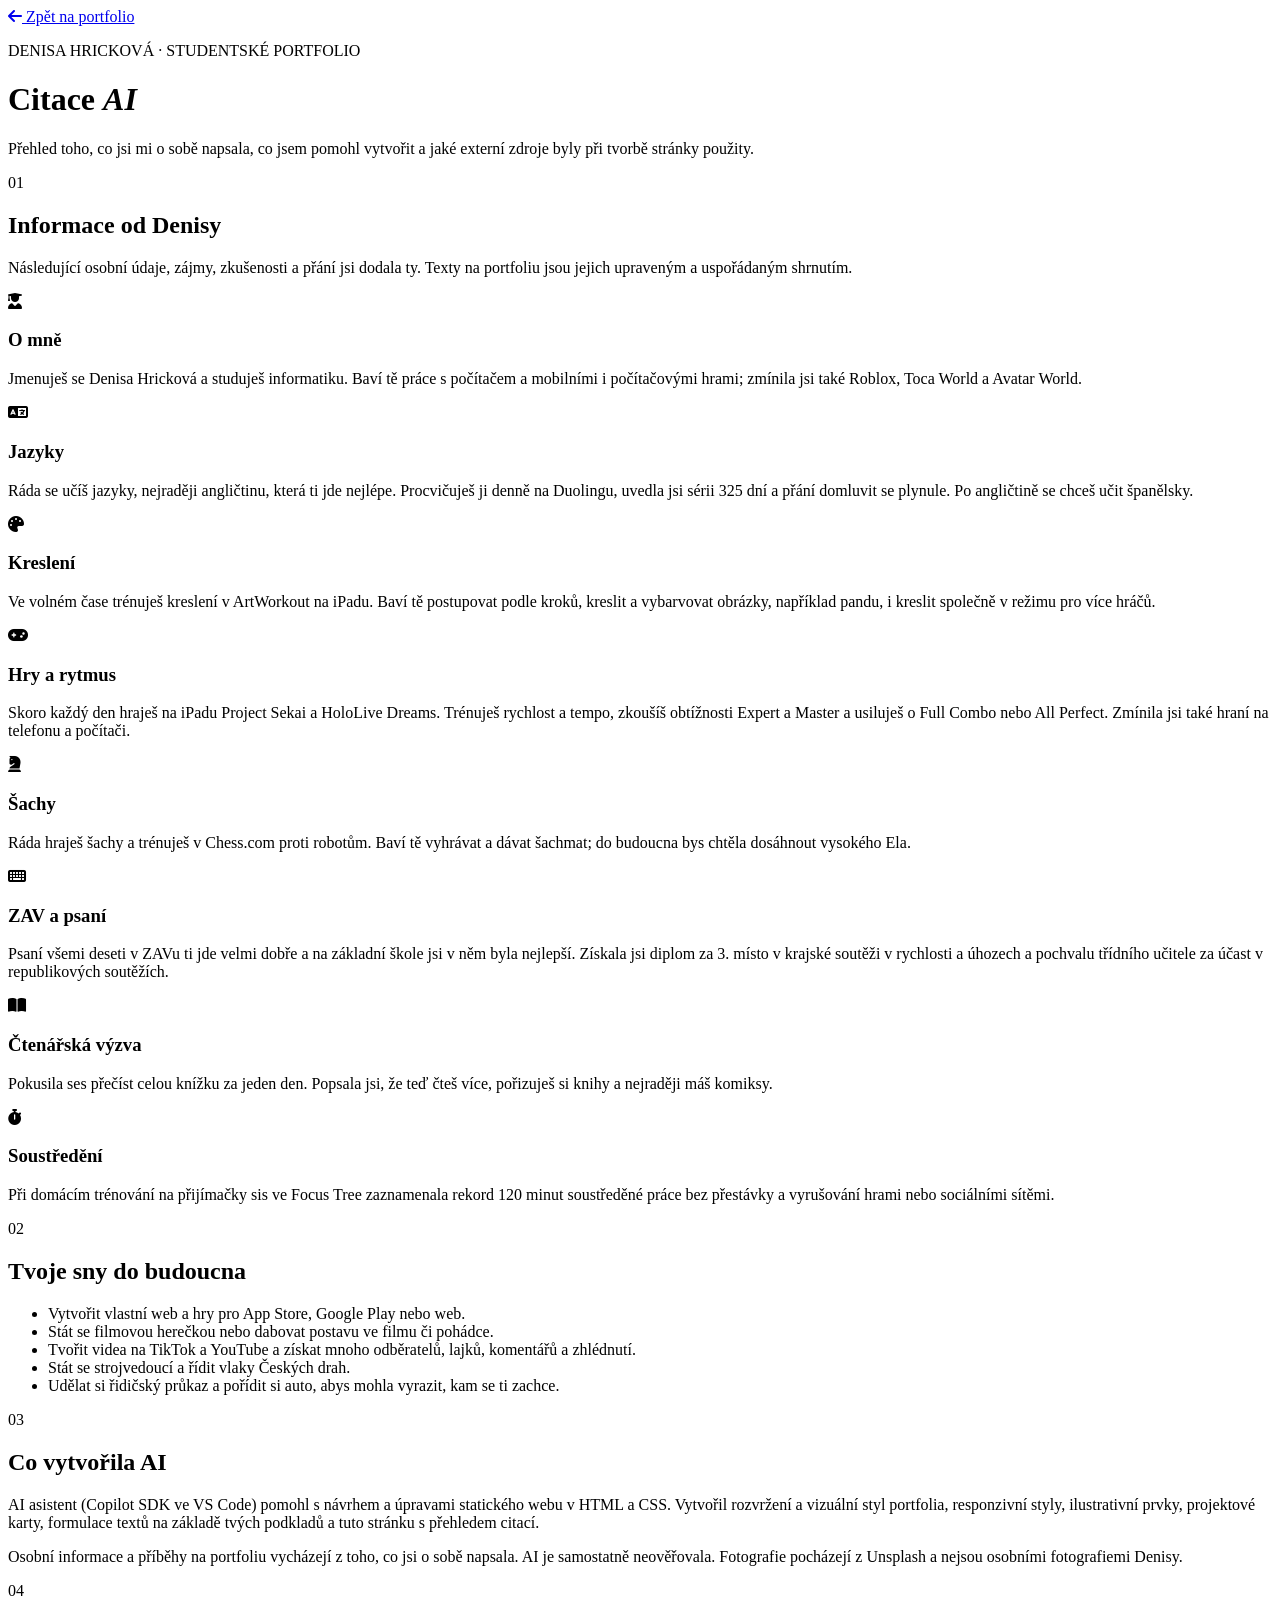
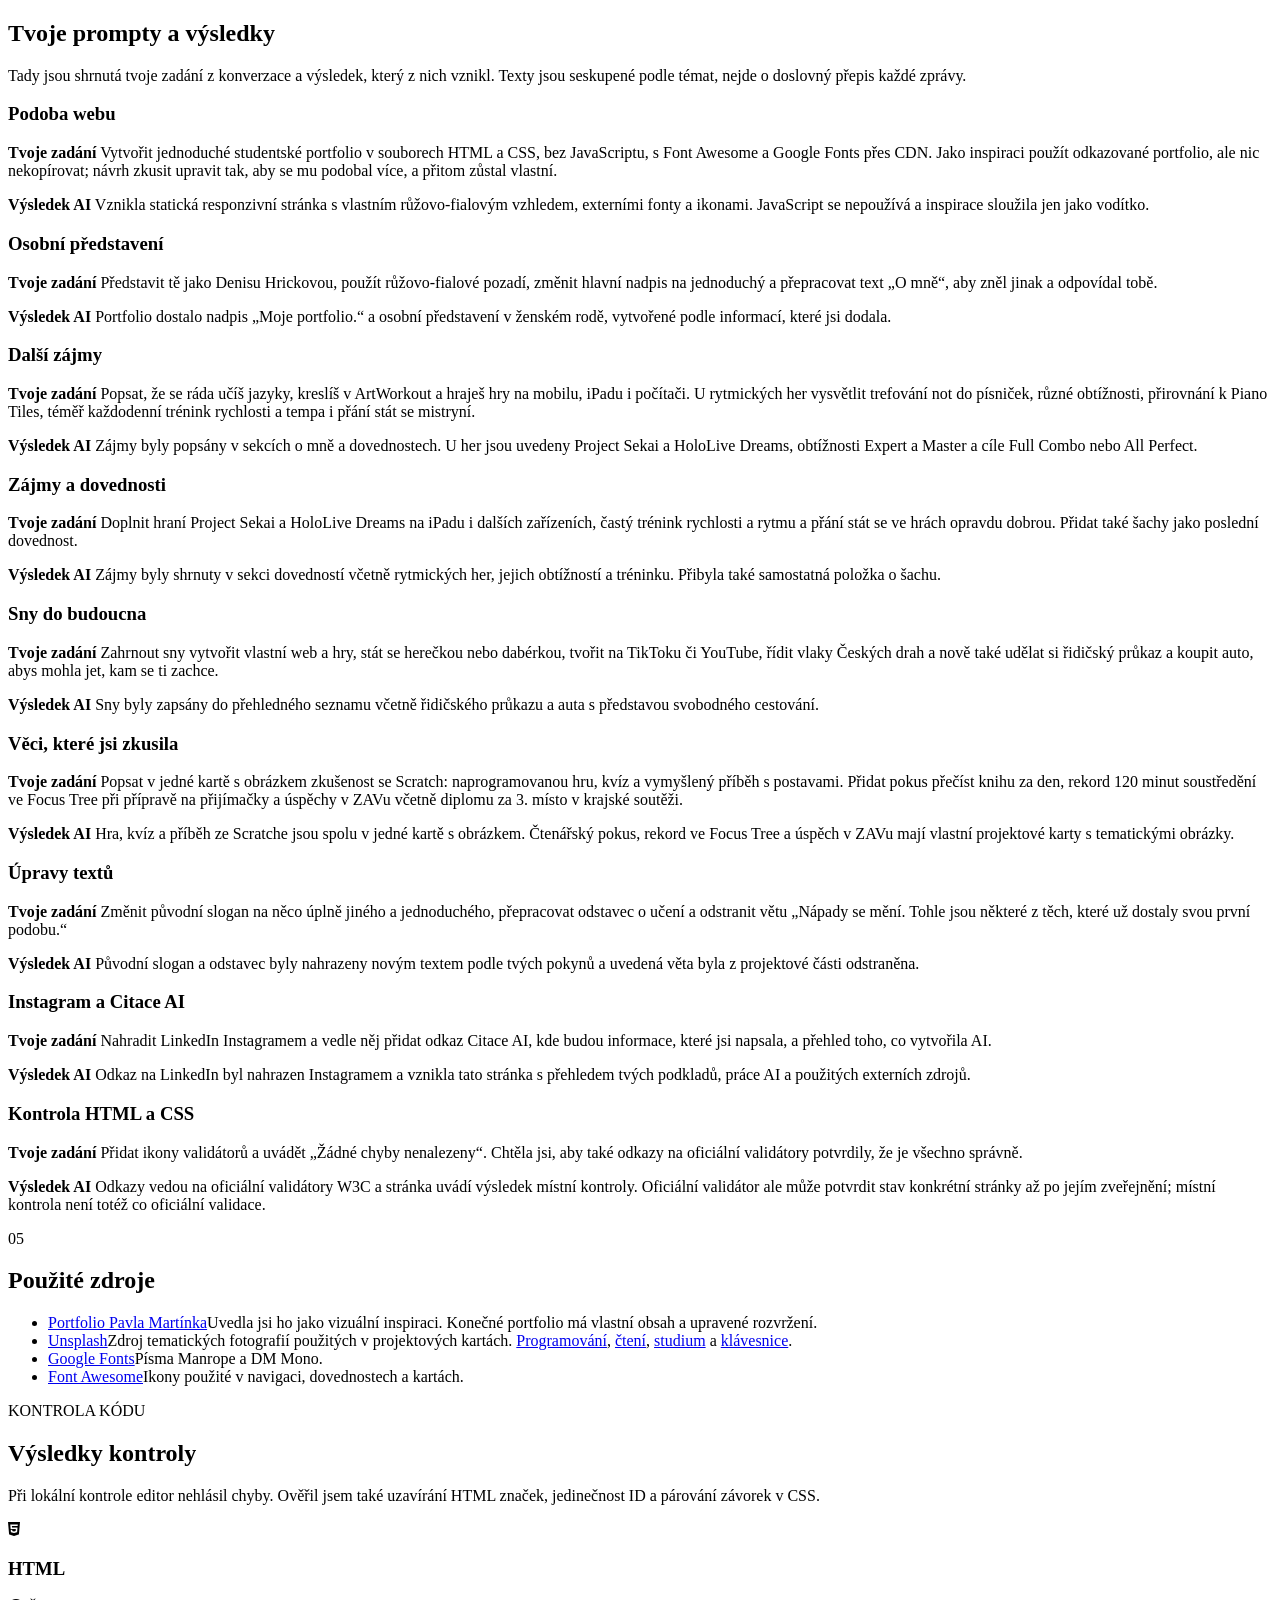
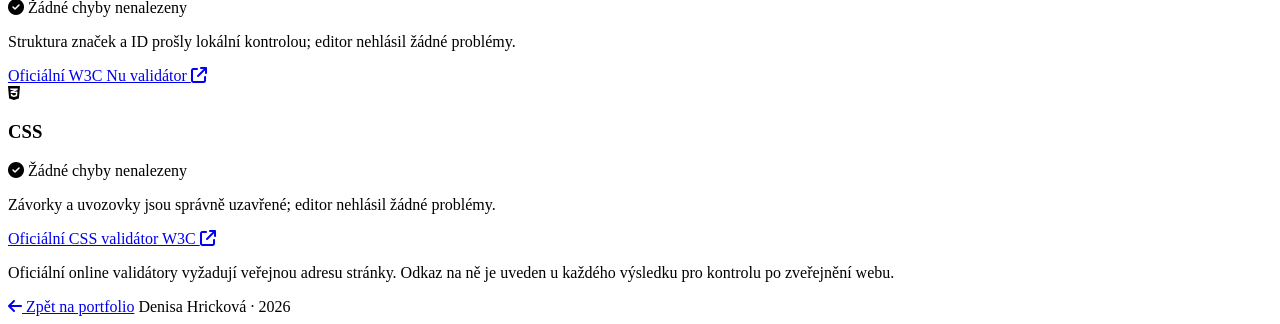
==== citace.html @ fabf738c "Add files via upload" ====
<!DOCTYPE html>
<html lang="cs">
<head>
  <meta charset="UTF-8">
  <meta name="viewport" content="width=device-width, initial-scale=1.0">
  <meta name="description" content="Citace a přehled informací a zdrojů použitých ve studentském portfoliu Denisy Hrickové.">
  <title>Citace AI | Denisa Hricková</title>
  <link rel="preconnect" href="https://fonts.googleapis.com">
  <link rel="preconnect" href="https://fonts.gstatic.com" crossorigin>
  <link href="https://fonts.googleapis.com/css2?family=DM+Mono:wght@400;500&family=Manrope:wght@400;500;600;700;800&display=swap" rel="stylesheet">
  <link rel="stylesheet" href="https://cdnjs.cloudflare.com/ajax/libs/font-awesome/6.7.2/css/all.min.css">
  <link rel="stylesheet" href="citace.css">
</head>
<body>
  <header class="page-header">
    <a class="back-link" href="dalsiportfolio.html"><i class="fa-solid fa-arrow-left" aria-hidden="true"></i> Zpět na portfolio</a>
    <p class="eyebrow">DENISA HRICKOVÁ · STUDENTSKÉ PORTFOLIO</p>
    <h1>Citace <em>AI</em></h1>
    <p class="intro">Přehled toho, co jsi mi o sobě napsala, co jsem pomohl vytvořit a jaké externí zdroje byly při tvorbě stránky použity.</p>
  </header>

  <main class="content">
    <section class="citation-section">
      <div class="section-label"><span>01</span><h2>Informace od Denisy</h2></div>
      <p class="section-intro">Následující osobní údaje, zájmy, zkušenosti a přání jsi dodala ty. Texty na portfoliu jsou jejich upraveným a uspořádaným shrnutím.</p>
      <div class="fact-grid">
        <article class="fact-card">
          <i class="fa-solid fa-user-graduate" aria-hidden="true"></i>
          <h3>O mně</h3>
          <p>Jmenuješ se Denisa Hricková a studuješ informatiku. Baví tě práce s počítačem a mobilními i počítačovými hrami; zmínila jsi také Roblox, Toca World a Avatar World.</p>
        </article>
        <article class="fact-card">
          <i class="fa-solid fa-language" aria-hidden="true"></i>
          <h3>Jazyky</h3>
          <p>Ráda se učíš jazyky, nejraději angličtinu, která ti jde nejlépe. Procvičuješ ji denně na Duolingu, uvedla jsi sérii 325 dní a přání domluvit se plynule. Po angličtině se chceš učit španělsky.</p>
        </article>
        <article class="fact-card">
          <i class="fa-solid fa-palette" aria-hidden="true"></i>
          <h3>Kreslení</h3>
          <p>Ve volném čase trénuješ kreslení v ArtWorkout na iPadu. Baví tě postupovat podle kroků, kreslit a vybarvovat obrázky, například pandu, i kreslit společně v režimu pro více hráčů.</p>
        </article>
        <article class="fact-card">
          <i class="fa-solid fa-gamepad" aria-hidden="true"></i>
          <h3>Hry a rytmus</h3>
          <p>Skoro každý den hraješ na iPadu Project Sekai a HoloLive Dreams. Trénuješ rychlost a tempo, zkoušíš obtížnosti Expert a Master a usiluješ o Full Combo nebo All Perfect. Zmínila jsi také hraní na telefonu a počítači.</p>
        </article>
        <article class="fact-card">
          <i class="fa-solid fa-chess-knight" aria-hidden="true"></i>
          <h3>Šachy</h3>
          <p>Ráda hraješ šachy a trénuješ v Chess.com proti robotům. Baví tě vyhrávat a dávat šachmat; do budoucna bys chtěla dosáhnout vysokého Ela.</p>
        </article>
        <article class="fact-card">
          <i class="fa-solid fa-keyboard" aria-hidden="true"></i>
          <h3>ZAV a psaní</h3>
          <p>Psaní všemi deseti v ZAVu ti jde velmi dobře a na základní škole jsi v něm byla nejlepší. Získala jsi diplom za 3. místo v krajské soutěži v rychlosti a úhozech a pochvalu třídního učitele za účast v republikových soutěžích.</p>
        </article>
        <article class="fact-card">
          <i class="fa-solid fa-book-open" aria-hidden="true"></i>
          <h3>Čtenářská výzva</h3>
          <p>Pokusila ses přečíst celou knížku za jeden den. Popsala jsi, že teď čteš více, pořizuješ si knihy a nejraději máš komiksy.</p>
        </article>
        <article class="fact-card">
          <i class="fa-solid fa-stopwatch" aria-hidden="true"></i>
          <h3>Soustředění</h3>
          <p>Při domácím trénování na přijímačky sis ve Focus Tree zaznamenala rekord 120 minut soustředěné práce bez přestávky a vyrušování hrami nebo sociálními sítěmi.</p>
        </article>
      </div>
    </section>

    <section class="citation-section">
      <div class="section-label"><span>02</span><h2>Tvoje sny do budoucna</h2></div>
      <ul class="dreams">
        <li>Vytvořit vlastní web a hry pro App Store, Google Play nebo web.</li>
        <li>Stát se filmovou herečkou nebo dabovat postavu ve filmu či pohádce.</li>
        <li>Tvořit videa na TikTok a YouTube a získat mnoho odběratelů, lajků, komentářů a zhlédnutí.</li>
        <li>Stát se strojvedoucí a řídit vlaky Českých drah.</li>
        <li>Udělat si řidičský průkaz a pořídit si auto, abys mohla vyrazit, kam se ti zachce.</li>
      </ul>
    </section>

    <section class="citation-section">
      <div class="section-label"><span>03</span><h2>Co vytvořila AI</h2></div>
      <div class="ai-note">
        <p>AI asistent (Copilot SDK ve VS Code) pomohl s návrhem a úpravami statického webu v HTML a CSS. Vytvořil rozvržení a vizuální styl portfolia, responzivní styly, ilustrativní prvky, projektové karty, formulace textů na základě tvých podkladů a tuto stránku s přehledem citací.</p>
        <p>Osobní informace a příběhy na portfoliu vycházejí z toho, co jsi o sobě napsala. AI je samostatně neověřovala. Fotografie pocházejí z Unsplash a nejsou osobními fotografiemi Denisy.</p>
      </div>
    </section>

    <section class="citation-section">
      <div class="section-label"><span>04</span><h2>Tvoje prompty a výsledky</h2></div>
      <p class="section-intro">Tady jsou shrnutá tvoje zadání z konverzace a výsledek, který z nich vznikl. Texty jsou seskupené podle témat, nejde o doslovný přepis každé zprávy.</p>
      <div class="prompt-grid">
        <article class="prompt-card">
          <h3>Podoba webu</h3>
          <p><strong>Tvoje zadání</strong> Vytvořit jednoduché studentské portfolio v souborech HTML a CSS, bez JavaScriptu, s Font Awesome a Google Fonts přes CDN. Jako inspiraci použít odkazované portfolio, ale nic nekopírovat; návrh zkusit upravit tak, aby se mu podobal více, a přitom zůstal vlastní.</p>
          <p><strong>Výsledek AI</strong> Vznikla statická responzivní stránka s vlastním růžovo-fialovým vzhledem, externími fonty a ikonami. JavaScript se nepoužívá a inspirace sloužila jen jako vodítko.</p>
        </article>
        <article class="prompt-card">
          <h3>Osobní představení</h3>
          <p><strong>Tvoje zadání</strong> Představit tě jako Denisu Hrickovou, použít růžovo-fialové pozadí, změnit hlavní nadpis na jednoduchý a přepracovat text „O mně“, aby zněl jinak a odpovídal tobě.</p>
          <p><strong>Výsledek AI</strong> Portfolio dostalo nadpis „Moje portfolio.“ a osobní představení v ženském rodě, vytvořené podle informací, které jsi dodala.</p>
        </article>
        <article class="prompt-card">
          <h3>Další zájmy</h3>
          <p><strong>Tvoje zadání</strong> Popsat, že se ráda učíš jazyky, kreslíš v ArtWorkout a hraješ hry na mobilu, iPadu i počítači. U rytmických her vysvětlit trefování not do písniček, různé obtížnosti, přirovnání k Piano Tiles, téměř každodenní trénink rychlosti a tempa i přání stát se mistryní.</p>
          <p><strong>Výsledek AI</strong> Zájmy byly popsány v sekcích o mně a dovednostech. U her jsou uvedeny Project Sekai a HoloLive Dreams, obtížnosti Expert a Master a cíle Full Combo nebo All Perfect.</p>
        </article>
        <article class="prompt-card">
          <h3>Zájmy a dovednosti</h3>
          <p><strong>Tvoje zadání</strong> Doplnit hraní Project Sekai a HoloLive Dreams na iPadu i dalších zařízeních, častý trénink rychlosti a rytmu a přání stát se ve hrách opravdu dobrou. Přidat také šachy jako poslední dovednost.</p>
          <p><strong>Výsledek AI</strong> Zájmy byly shrnuty v sekci dovedností včetně rytmických her, jejich obtížností a tréninku. Přibyla také samostatná položka o šachu.</p>
        </article>
        <article class="prompt-card">
          <h3>Sny do budoucna</h3>
          <p><strong>Tvoje zadání</strong> Zahrnout sny vytvořit vlastní web a hry, stát se herečkou nebo dabérkou, tvořit na TikToku či YouTube, řídit vlaky Českých drah a nově také udělat si řidičský průkaz a koupit auto, abys mohla jet, kam se ti zachce.</p>
          <p><strong>Výsledek AI</strong> Sny byly zapsány do přehledného seznamu včetně řidičského průkazu a auta s představou svobodného cestování.</p>
        </article>
        <article class="prompt-card">
          <h3>Věci, které jsi zkusila</h3>
          <p><strong>Tvoje zadání</strong> Popsat v jedné kartě s obrázkem zkušenost se Scratch: naprogramovanou hru, kvíz a vymyšlený příběh s postavami. Přidat pokus přečíst knihu za den, rekord 120 minut soustředění ve Focus Tree při přípravě na přijímačky a úspěchy v ZAVu včetně diplomu za 3. místo v krajské soutěži.</p>
          <p><strong>Výsledek AI</strong> Hra, kvíz a příběh ze Scratche jsou spolu v jedné kartě s obrázkem. Čtenářský pokus, rekord ve Focus Tree a úspěch v ZAVu mají vlastní projektové karty s tematickými obrázky.</p>
        </article>
        <article class="prompt-card">
          <h3>Úpravy textů</h3>
          <p><strong>Tvoje zadání</strong> Změnit původní slogan na něco úplně jiného a jednoduchého, přepracovat odstavec o učení a odstranit větu „Nápady se mění. Tohle jsou některé z těch, které už dostaly svou první podobu.“</p>
          <p><strong>Výsledek AI</strong> Původní slogan a odstavec byly nahrazeny novým textem podle tvých pokynů a uvedená věta byla z projektové části odstraněna.</p>
        </article>
        <article class="prompt-card">
          <h3>Instagram a Citace AI</h3>
          <p><strong>Tvoje zadání</strong> Nahradit LinkedIn Instagramem a vedle něj přidat odkaz Citace AI, kde budou informace, které jsi napsala, a přehled toho, co vytvořila AI.</p>
          <p><strong>Výsledek AI</strong> Odkaz na LinkedIn byl nahrazen Instagramem a vznikla tato stránka s přehledem tvých podkladů, práce AI a použitých externích zdrojů.</p>
        </article>
        <article class="prompt-card">
          <h3>Kontrola HTML a CSS</h3>
          <p><strong>Tvoje zadání</strong> Přidat ikony validátorů a uvádět „Žádné chyby nenalezeny“. Chtěla jsi, aby také odkazy na oficiální validátory potvrdily, že je všechno správně.</p>
          <p><strong>Výsledek AI</strong> Odkazy vedou na oficiální validátory W3C a stránka uvádí výsledek místní kontroly. Oficiální validátor ale může potvrdit stav konkrétní stránky až po jejím zveřejnění; místní kontrola není totéž co oficiální validace.</p>
        </article>
      </div>
    </section>

    <section class="citation-section">
      <div class="section-label"><span>05</span><h2>Použité zdroje</h2></div>
      <ul class="source-list">
        <li><a href="https://martinekpavel.github.io/portfolio-example/" target="_blank" rel="noopener noreferrer">Portfolio Pavla Martínka</a><span>Uvedla jsi ho jako vizuální inspiraci. Konečné portfolio má vlastní obsah a upravené rozvržení.</span></li>
        <li><a href="https://unsplash.com/" target="_blank" rel="noopener noreferrer">Unsplash</a><span>Zdroj tematických fotografií použitých v projektových kartách. <a href="https://images.unsplash.com/photo-1461749280684-dccba630e2f6" target="_blank" rel="noopener noreferrer">Programování</a>, <a href="https://images.unsplash.com/photo-1512820790803-83ca734da794" target="_blank" rel="noopener noreferrer">čtení</a>, <a href="https://images.unsplash.com/photo-1434030216411-0b793f4b4173" target="_blank" rel="noopener noreferrer">studium</a> a <a href="https://images.unsplash.com/photo-1587829741301-dc798b83add3" target="_blank" rel="noopener noreferrer">klávesnice</a>.</span></li>
        <li><a href="https://fonts.google.com/" target="_blank" rel="noopener noreferrer">Google Fonts</a><span>Písma Manrope a DM Mono.</span></li>
        <li><a href="https://fontawesome.com/" target="_blank" rel="noopener noreferrer">Font Awesome</a><span>Ikony použité v navigaci, dovednostech a kartách.</span></li>
      </ul>
    </section>

    <section class="validation" aria-labelledby="validation-title">
      <p class="eyebrow">KONTROLA KÓDU</p>
      <h2 id="validation-title">Výsledky kontroly</h2>
      <p class="validation-intro">Při lokální kontrole editor nehlásil chyby. Ověřil jsem také uzavírání HTML značek, jedinečnost ID a párování závorek v CSS.</p>
      <div class="validation-results">
        <article class="validation-result" id="html-kontrola">
          <div class="result-heading"><i class="fa-brands fa-html5" aria-hidden="true"></i><h3>HTML</h3><span class="result-status"><i class="fa-solid fa-circle-check" aria-hidden="true"></i> Žádné chyby nenalezeny</span></div>
          <p>Struktura značek a ID prošly lokální kontrolou; editor nehlásil žádné problémy.</p>
          <a href="https://validator.w3.org/nu/" target="_blank" rel="noopener noreferrer">Oficiální W3C Nu validátor <i class="fa-solid fa-arrow-up-right-from-square" aria-hidden="true"></i></a>
        </article>
        <article class="validation-result" id="css-kontrola">
          <div class="result-heading"><i class="fa-brands fa-css3-alt" aria-hidden="true"></i><h3>CSS</h3><span class="result-status"><i class="fa-solid fa-circle-check" aria-hidden="true"></i> Žádné chyby nenalezeny</span></div>
          <p>Závorky a uvozovky jsou správně uzavřené; editor nehlásil žádné problémy.</p>
          <a href="https://jigsaw.w3.org/css-validator/" target="_blank" rel="noopener noreferrer">Oficiální CSS validátor W3C <i class="fa-solid fa-arrow-up-right-from-square" aria-hidden="true"></i></a>
        </article>
      </div>
      <p class="validation-note">Oficiální online validátory vyžadují veřejnou adresu stránky. Odkaz na ně je uveden u každého výsledku pro kontrolu po zveřejnění webu.</p>
    </section>
  </main>

  <footer class="footer">
    <a href="dalsiportfolio.html"><i class="fa-solid fa-arrow-left" aria-hidden="true"></i> Zpět na portfolio</a>
    <span>Denisa Hricková · 2026</span>
  </footer>
</body>
</html>
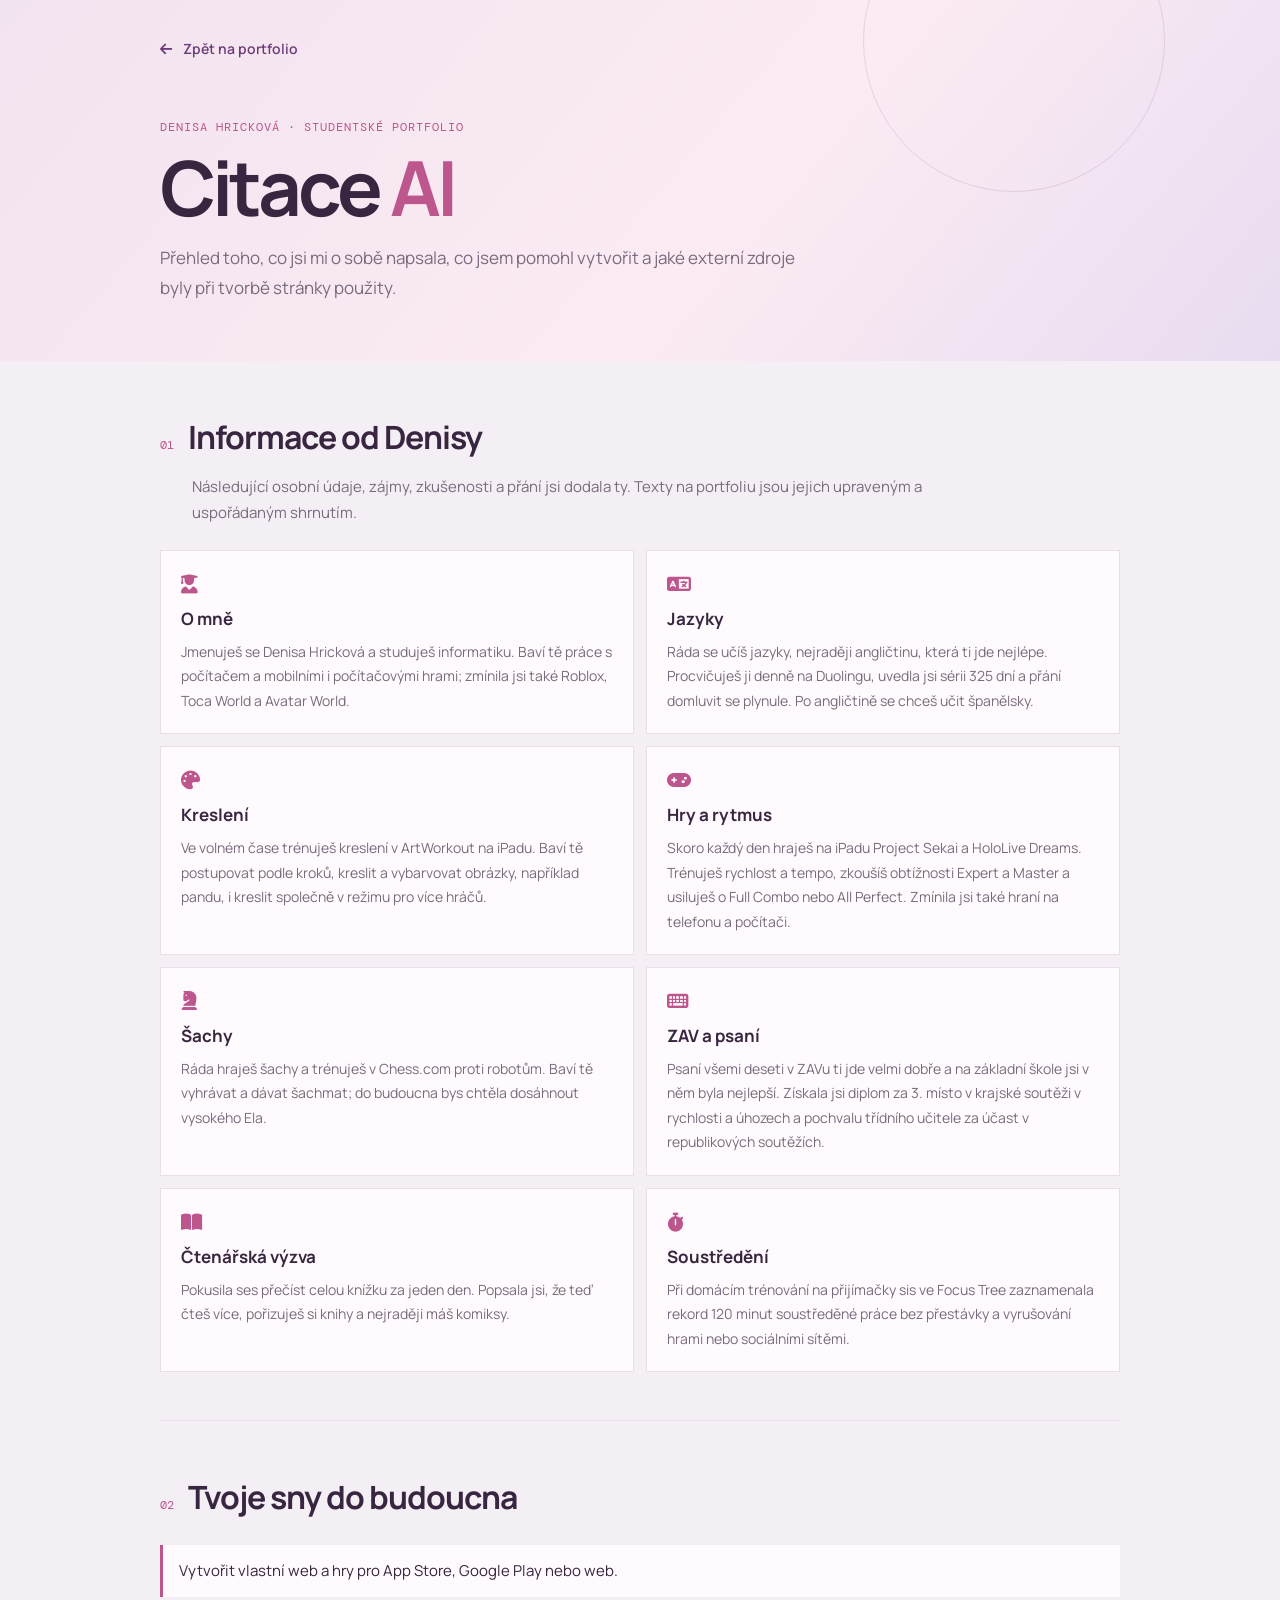
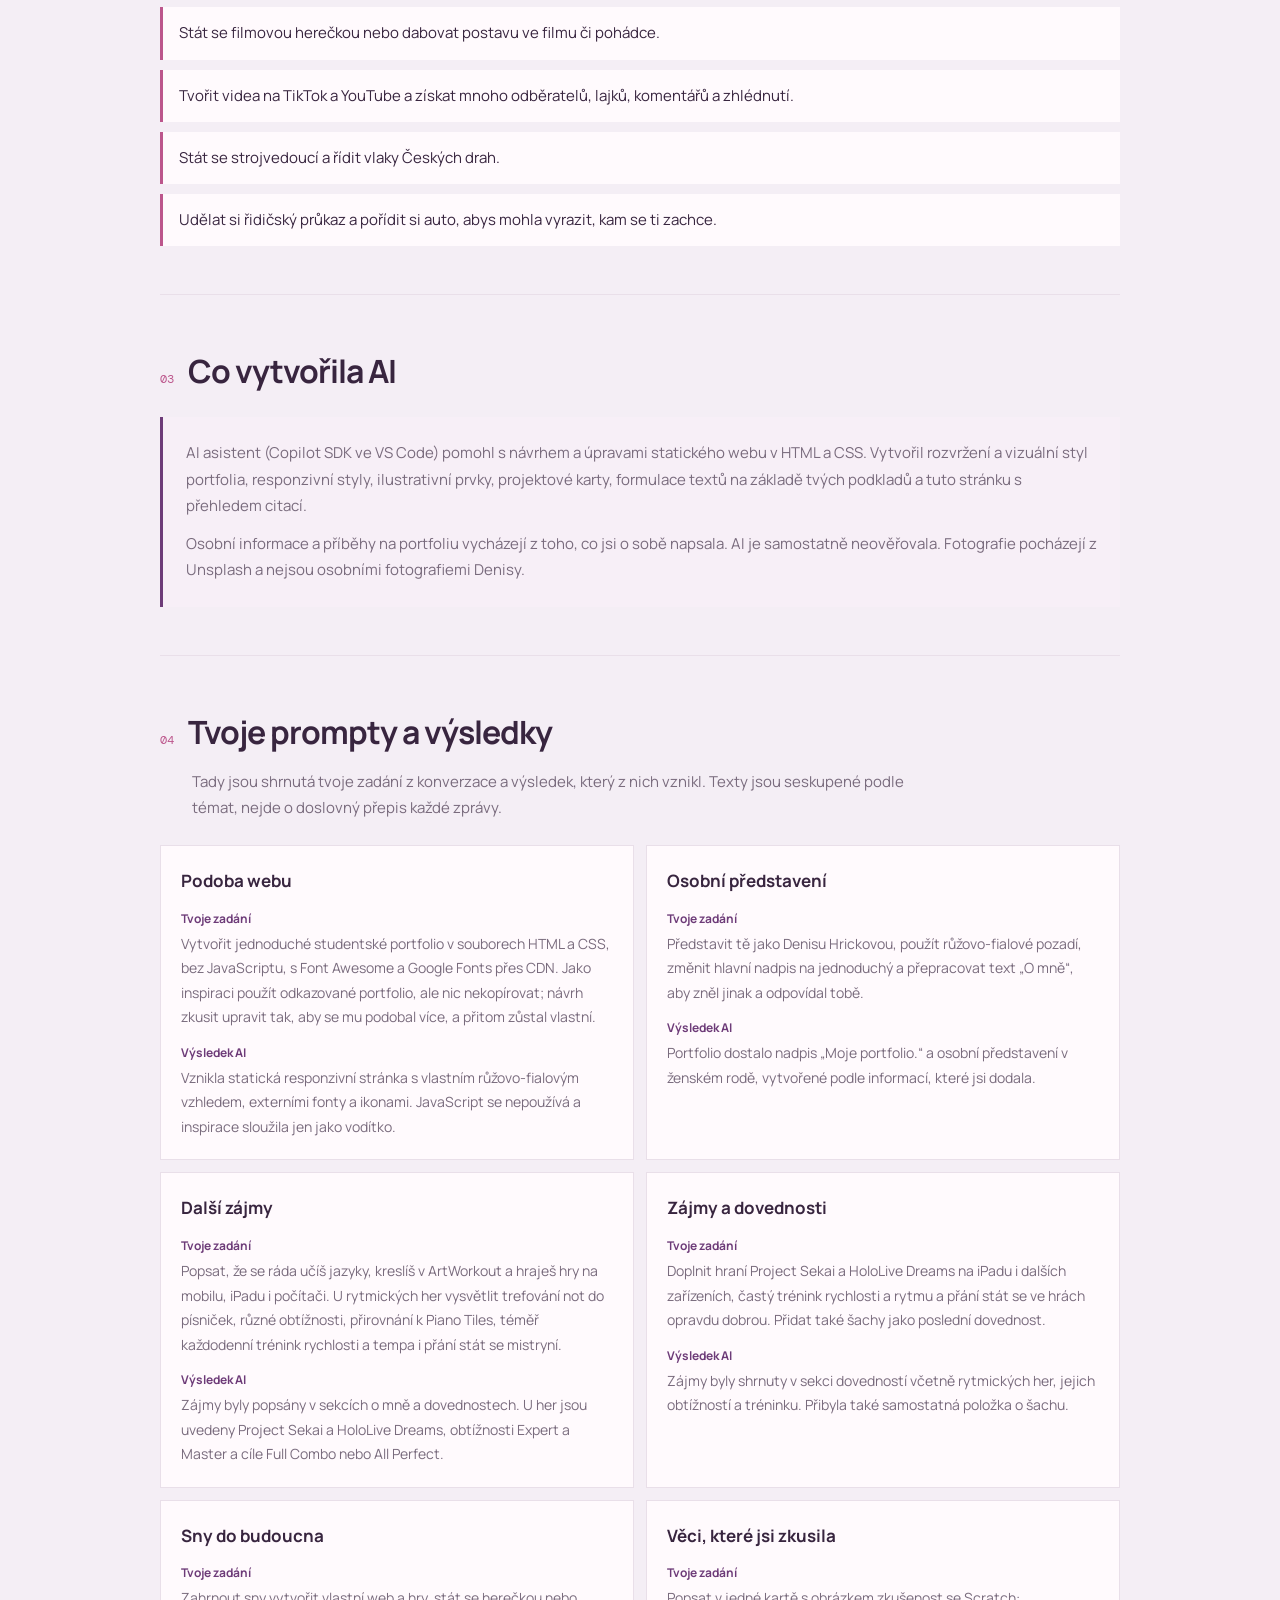
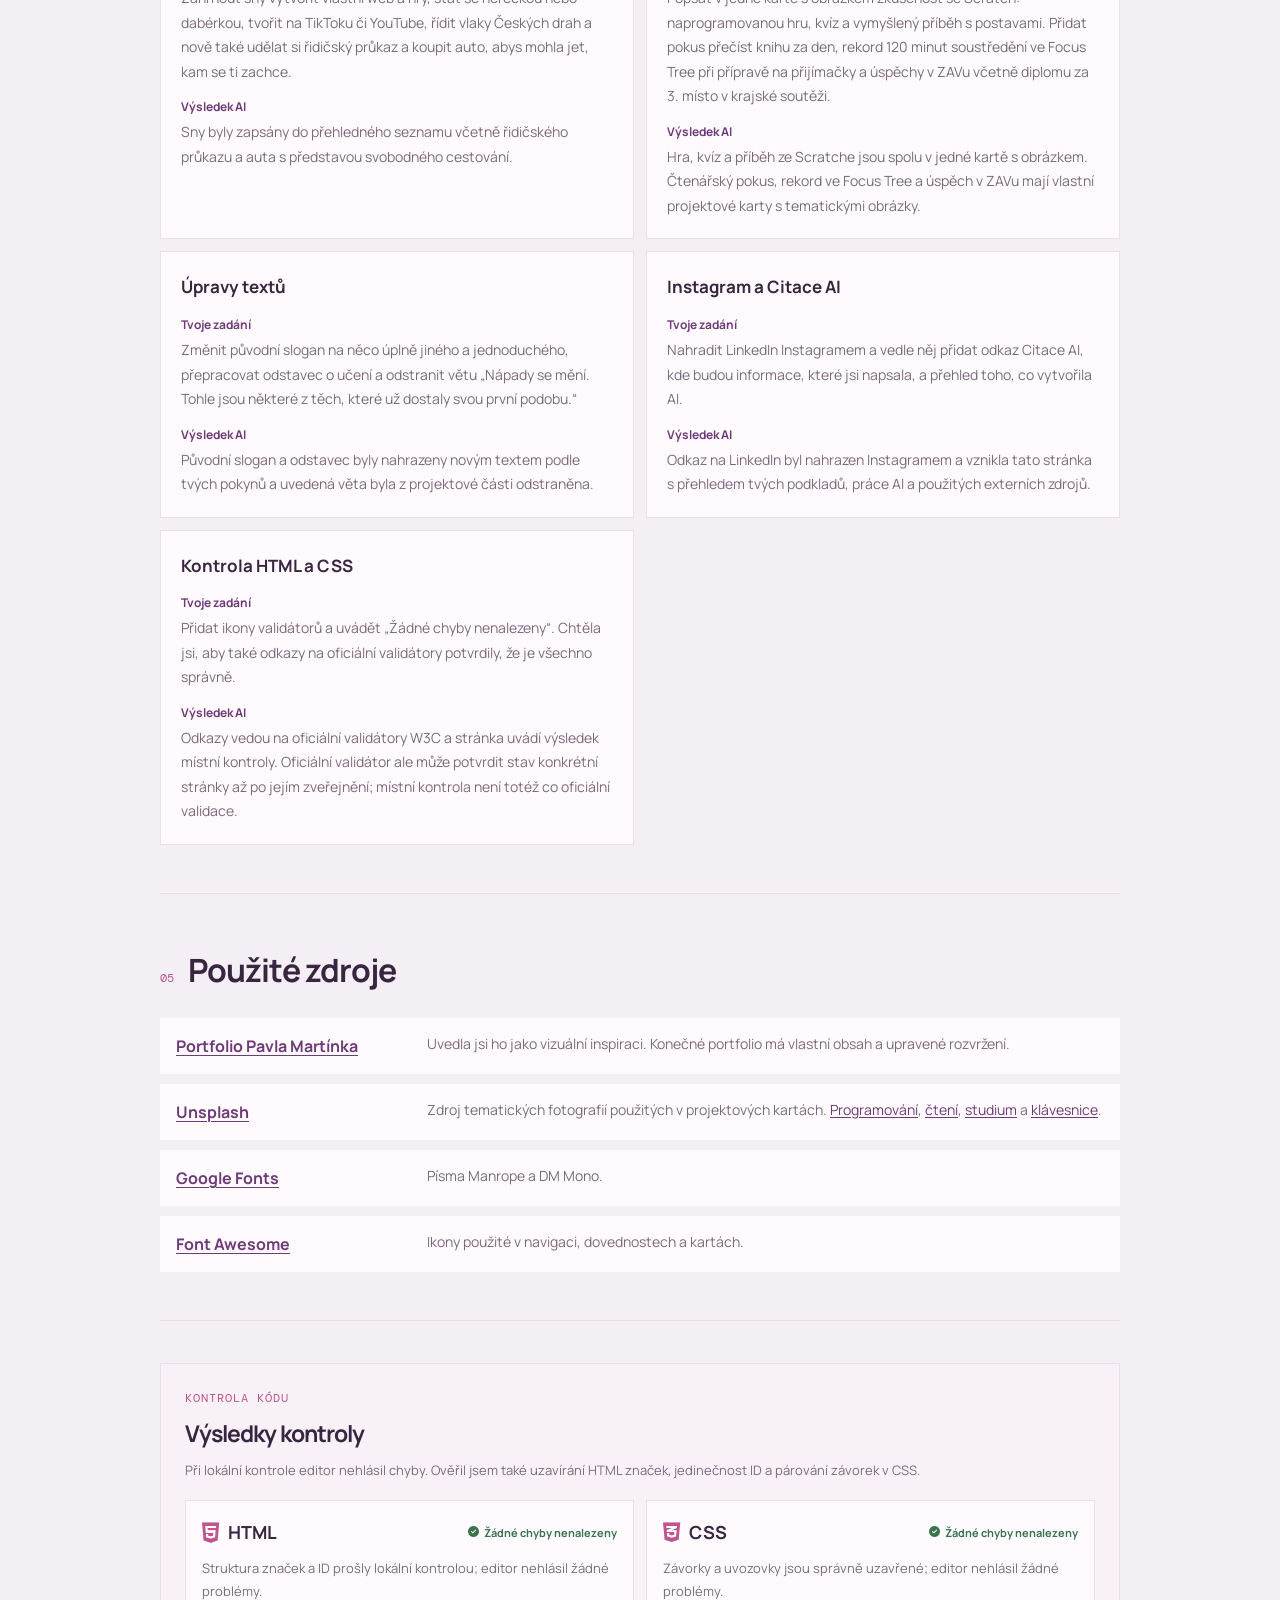
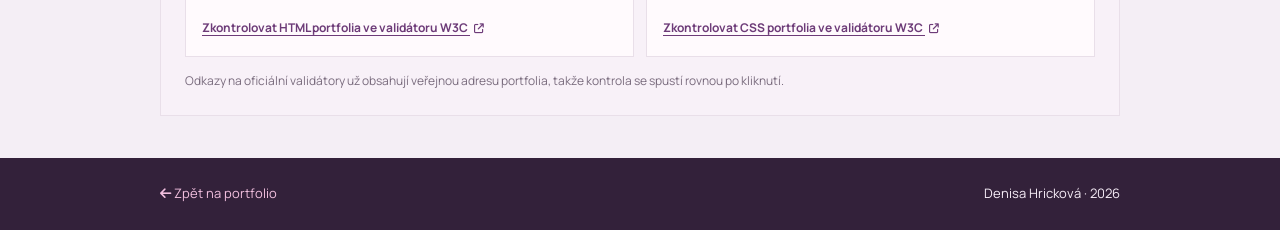
==== commit 4be8e496: "Fix portfolio validator links Co-authored-by: Copilot <223556219+Copilot@users.noreply.github.com>" ====
--- a/citace.html
+++ b/citace.html
@@ -156,15 +156,15 @@
         <article class="validation-result" id="html-kontrola">
           <div class="result-heading"><i class="fa-brands fa-html5" aria-hidden="true"></i><h3>HTML</h3><span class="result-status"><i class="fa-solid fa-circle-check" aria-hidden="true"></i> Žádné chyby nenalezeny</span></div>
           <p>Struktura značek a ID prošly lokální kontrolou; editor nehlásil žádné problémy.</p>
-          <a href="https://validator.w3.org/nu/" target="_blank" rel="noopener noreferrer">Oficiální W3C Nu validátor <i class="fa-solid fa-arrow-up-right-from-square" aria-hidden="true"></i></a>
+          <a href="https://validator.w3.org/nu/?doc=https%3A%2F%2Fdhrickova.github.io%2Fdalsiportfolio.html" target="_blank" rel="noopener noreferrer">Zkontrolovat HTML portfolia ve validátoru W3C <i class="fa-solid fa-arrow-up-right-from-square" aria-hidden="true"></i></a>
         </article>
         <article class="validation-result" id="css-kontrola">
           <div class="result-heading"><i class="fa-brands fa-css3-alt" aria-hidden="true"></i><h3>CSS</h3><span class="result-status"><i class="fa-solid fa-circle-check" aria-hidden="true"></i> Žádné chyby nenalezeny</span></div>
           <p>Závorky a uvozovky jsou správně uzavřené; editor nehlásil žádné problémy.</p>
-          <a href="https://jigsaw.w3.org/css-validator/" target="_blank" rel="noopener noreferrer">Oficiální CSS validátor W3C <i class="fa-solid fa-arrow-up-right-from-square" aria-hidden="true"></i></a>
+          <a href="https://jigsaw.w3.org/css-validator/validator?uri=https%3A%2F%2Fdhrickova.github.io%2Fdalsiportfolio.css&amp;profile=css3&amp;usermedium=all&amp;warning=1&amp;vextwarning=&amp;lang=cs" target="_blank" rel="noopener noreferrer">Zkontrolovat CSS portfolia ve validátoru W3C <i class="fa-solid fa-arrow-up-right-from-square" aria-hidden="true"></i></a>
         </article>
       </div>
-      <p class="validation-note">Oficiální online validátory vyžadují veřejnou adresu stránky. Odkaz na ně je uveden u každého výsledku pro kontrolu po zveřejnění webu.</p>
+      <p class="validation-note">Odkazy na oficiální validátory už obsahují veřejnou adresu portfolia, takže kontrola se spustí rovnou po kliknutí.</p>
     </section>
   </main>
 
--- a/citace.css
+++ b/citace.css
@@ -0,0 +1,427 @@
+:root {
+  color-scheme: light;
+  --ink: #38253f;
+  --muted: #796b7d;
+  --plum: #6d3b78;
+  --pink: #bc568c;
+  --paper: #fffafd;
+  --soft: #f7eff7;
+  --line: #e9dfe9;
+  --mono: "DM Mono", monospace;
+  --display: "Manrope", sans-serif;
+}
+
+* {
+  box-sizing: border-box;
+}
+
+html {
+  scroll-behavior: smooth;
+  scroll-padding-top: 24px;
+}
+
+body {
+  margin: 0;
+  background: #f4eef5;
+  color: var(--ink);
+  font-family: var(--display);
+  font-size: 16px;
+  line-height: 1.75;
+  -webkit-font-smoothing: antialiased;
+}
+
+a {
+  color: var(--plum);
+}
+
+.page-header {
+  position: relative;
+  overflow: hidden;
+  padding: 34px max(26px, calc((100% - 960px) / 2)) 58px;
+  background: linear-gradient(130deg, #f2e3f0, #fcebf3 58%, #e8dcf1);
+}
+
+.page-header::after {
+  position: absolute;
+  top: -110px;
+  right: 9%;
+  width: 300px;
+  height: 300px;
+  border: 1px solid rgba(109, 59, 120, 0.15);
+  border-radius: 50%;
+  content: "";
+  pointer-events: none;
+}
+
+.back-link {
+  position: relative;
+  z-index: 1;
+  display: inline-block;
+  margin-bottom: 55px;
+  font-size: 14px;
+  font-weight: 600;
+  text-decoration: none;
+}
+
+.back-link i {
+  margin-right: 8px;
+}
+
+.eyebrow {
+  position: relative;
+  z-index: 1;
+  margin: 0 0 8px;
+  color: var(--pink);
+  font-family: var(--mono);
+  font-size: 12px;
+  letter-spacing: 1px;
+}
+
+.page-header h1 {
+  position: relative;
+  z-index: 1;
+  margin: 0;
+  font-size: clamp(48px, 8vw, 76px);
+  letter-spacing: -4px;
+  line-height: 1.1;
+}
+
+.page-header h1 em {
+  color: var(--pink);
+  font-style: normal;
+}
+
+.intro {
+  position: relative;
+  z-index: 1;
+  max-width: 650px;
+  margin: 14px 0 0;
+  color: var(--muted);
+  font-size: 17px;
+}
+
+.content {
+  width: min(960px, calc(100% - 48px));
+  margin: 0 auto;
+}
+
+.citation-section {
+  padding: 48px 0;
+  border-bottom: 1px solid var(--line);
+}
+
+.section-label {
+  display: flex;
+  align-items: baseline;
+  gap: 14px;
+  margin-bottom: 9px;
+}
+
+.section-label > span {
+  color: var(--pink);
+  font-family: var(--mono);
+  font-size: 12px;
+}
+
+.section-label h2,
+.validation h2 {
+  margin: 0;
+  font-size: clamp(25px, 4vw, 32px);
+  letter-spacing: -1px;
+}
+
+.section-intro {
+  max-width: 740px;
+  margin: 0 0 24px 32px;
+  color: var(--muted);
+  font-size: 15px;
+}
+
+.fact-grid {
+  display: grid;
+  grid-template-columns: repeat(2, minmax(0, 1fr));
+  gap: 12px;
+  margin-top: 24px;
+}
+
+.fact-card {
+  padding: 20px;
+  border: 1px solid var(--line);
+  background: var(--paper);
+}
+
+.fact-card > i {
+  margin-bottom: 10px;
+  color: var(--pink);
+  font-size: 19px;
+}
+
+.fact-card h3 {
+  margin: 0 0 6px;
+  font-size: 17px;
+}
+
+.fact-card p {
+  margin: 0;
+  color: var(--muted);
+  font-size: 14px;
+}
+
+.prompt-grid {
+  display: grid;
+  grid-template-columns: repeat(2, minmax(0, 1fr));
+  gap: 12px;
+  margin-top: 24px;
+}
+
+.prompt-card {
+  padding: 20px;
+  border: 1px solid var(--line);
+  background: var(--paper);
+}
+
+.prompt-card h3 {
+  margin: 0 0 12px;
+  font-size: 17px;
+}
+
+.prompt-card p {
+  margin: 0;
+  color: var(--muted);
+  font-size: 14px;
+}
+
+.prompt-card p + p {
+  margin-top: 12px;
+}
+
+.prompt-card strong {
+  display: block;
+  margin-bottom: 3px;
+  color: var(--plum);
+  font-size: 12px;
+}
+
+.dreams,
+.source-list {
+  display: grid;
+  gap: 10px;
+  margin: 20px 0 0;
+  padding: 0;
+  list-style: none;
+}
+
+.dreams li {
+  padding: 13px 16px;
+  border-left: 3px solid var(--pink);
+  background: var(--paper);
+  font-size: 15px;
+}
+
+.ai-note {
+  margin-top: 18px;
+  padding: 23px;
+  border-left: 3px solid var(--plum);
+  background: var(--soft);
+  color: var(--muted);
+  font-size: 15px;
+}
+
+.ai-note p {
+  margin: 0;
+}
+
+.ai-note p + p {
+  margin-top: 12px;
+}
+
+.source-list li {
+  display: grid;
+  grid-template-columns: minmax(170px, 0.35fr) 1fr;
+  gap: 14px;
+  padding: 14px 16px;
+  background: var(--paper);
+}
+
+.source-list > li > a {
+  font-weight: 700;
+  text-decoration-thickness: 1px;
+  text-underline-offset: 3px;
+}
+
+.source-list li span {
+  color: var(--muted);
+  font-size: 14px;
+}
+
+.source-list li span a {
+  text-underline-offset: 2px;
+}
+
+.validation {
+  margin: 42px 0;
+  padding: 24px;
+  border: 1px solid var(--line);
+  background: #f8f1f8;
+  scroll-margin-top: 24px;
+}
+
+.validation .eyebrow {
+  margin-bottom: 4px;
+}
+
+.validation h2 {
+  font-size: 23px;
+}
+
+.validation-intro,
+.validation-note {
+  margin: 6px 0 0;
+  color: var(--muted);
+  font-size: 13px;
+}
+
+.validation-results {
+  display: grid;
+  grid-template-columns: repeat(2, minmax(0, 1fr));
+  gap: 12px;
+  margin-top: 18px;
+}
+
+.validation-result {
+  padding: 16px;
+  border: 1px solid var(--line);
+  background: var(--paper);
+}
+
+.result-heading {
+  display: flex;
+  flex-wrap: wrap;
+  align-items: center;
+  gap: 9px;
+}
+
+.result-heading > i {
+  color: var(--pink);
+  font-size: 23px;
+}
+
+.result-heading h3 {
+  margin: 0;
+  font-size: 18px;
+}
+
+.result-status {
+  display: inline-flex;
+  align-items: center;
+  gap: 5px;
+  margin-left: auto;
+  color: #39744e;
+  font-size: 11px;
+  font-weight: 700;
+}
+
+.validation-result p {
+  margin: 9px 0;
+  color: var(--muted);
+  font-size: 13px;
+}
+
+.validation-result > a {
+  font-size: 12px;
+  font-weight: 700;
+  text-underline-offset: 3px;
+}
+
+.validation-result > a i {
+  margin-left: 4px;
+  font-size: 10px;
+}
+
+.validation-note {
+  margin-top: 13px;
+  font-size: 12px;
+}
+
+.footer {
+  display: flex;
+  min-height: 72px;
+  align-items: center;
+  justify-content: space-between;
+  gap: 15px;
+  padding: 15px max(24px, calc((100% - 960px) / 2));
+  background: #33213a;
+  color: #f7eef8;
+  font-size: 13px;
+}
+
+.footer a {
+  color: #f2c0df;
+  text-decoration: none;
+}
+
+.footer a:hover {
+  color: white;
+}
+
+@media (max-width: 680px) {
+  .page-header {
+    padding: 25px 24px 42px;
+  }
+
+  .back-link {
+    margin-bottom: 40px;
+  }
+
+  .content {
+    width: min(100% - 36px, 520px);
+  }
+
+  .citation-section {
+    padding: 35px 0;
+  }
+
+  .fact-grid {
+    grid-template-columns: 1fr;
+  }
+
+  .prompt-grid {
+    grid-template-columns: 1fr;
+  }
+
+  .section-intro {
+    margin-left: 0;
+  }
+
+  .source-list li {
+    grid-template-columns: 1fr;
+    gap: 3px;
+  }
+
+  .validation {
+    margin: 28px 0;
+    padding: 18px;
+  }
+
+  .validation-results {
+    grid-template-columns: 1fr;
+  }
+
+  .footer {
+    align-items: flex-start;
+    flex-direction: column;
+    padding: 18px 24px;
+  }
+}
+
+@media (prefers-reduced-motion: reduce) {
+  html {
+    scroll-behavior: auto;
+  }
+
+  *,
+  *::before,
+  *::after {
+    transition-duration: 0.01ms !important;
+  }
+}
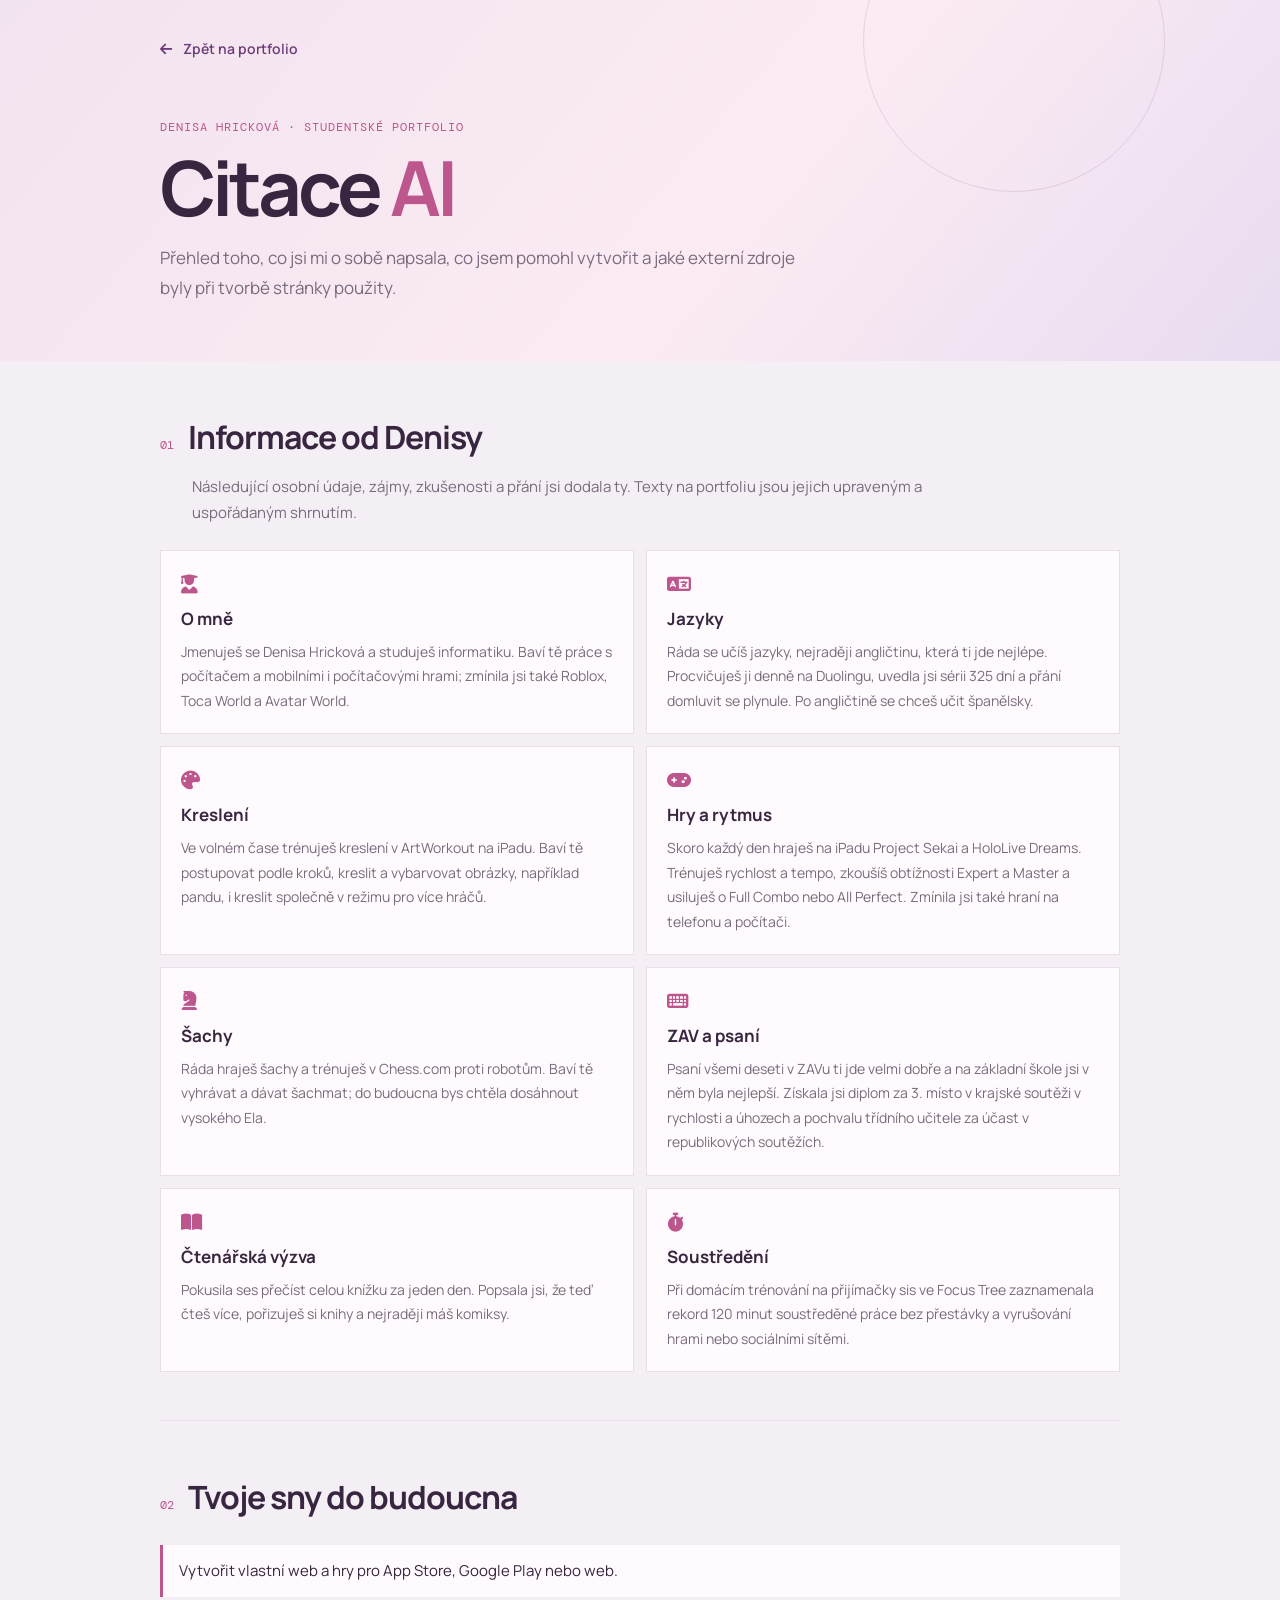
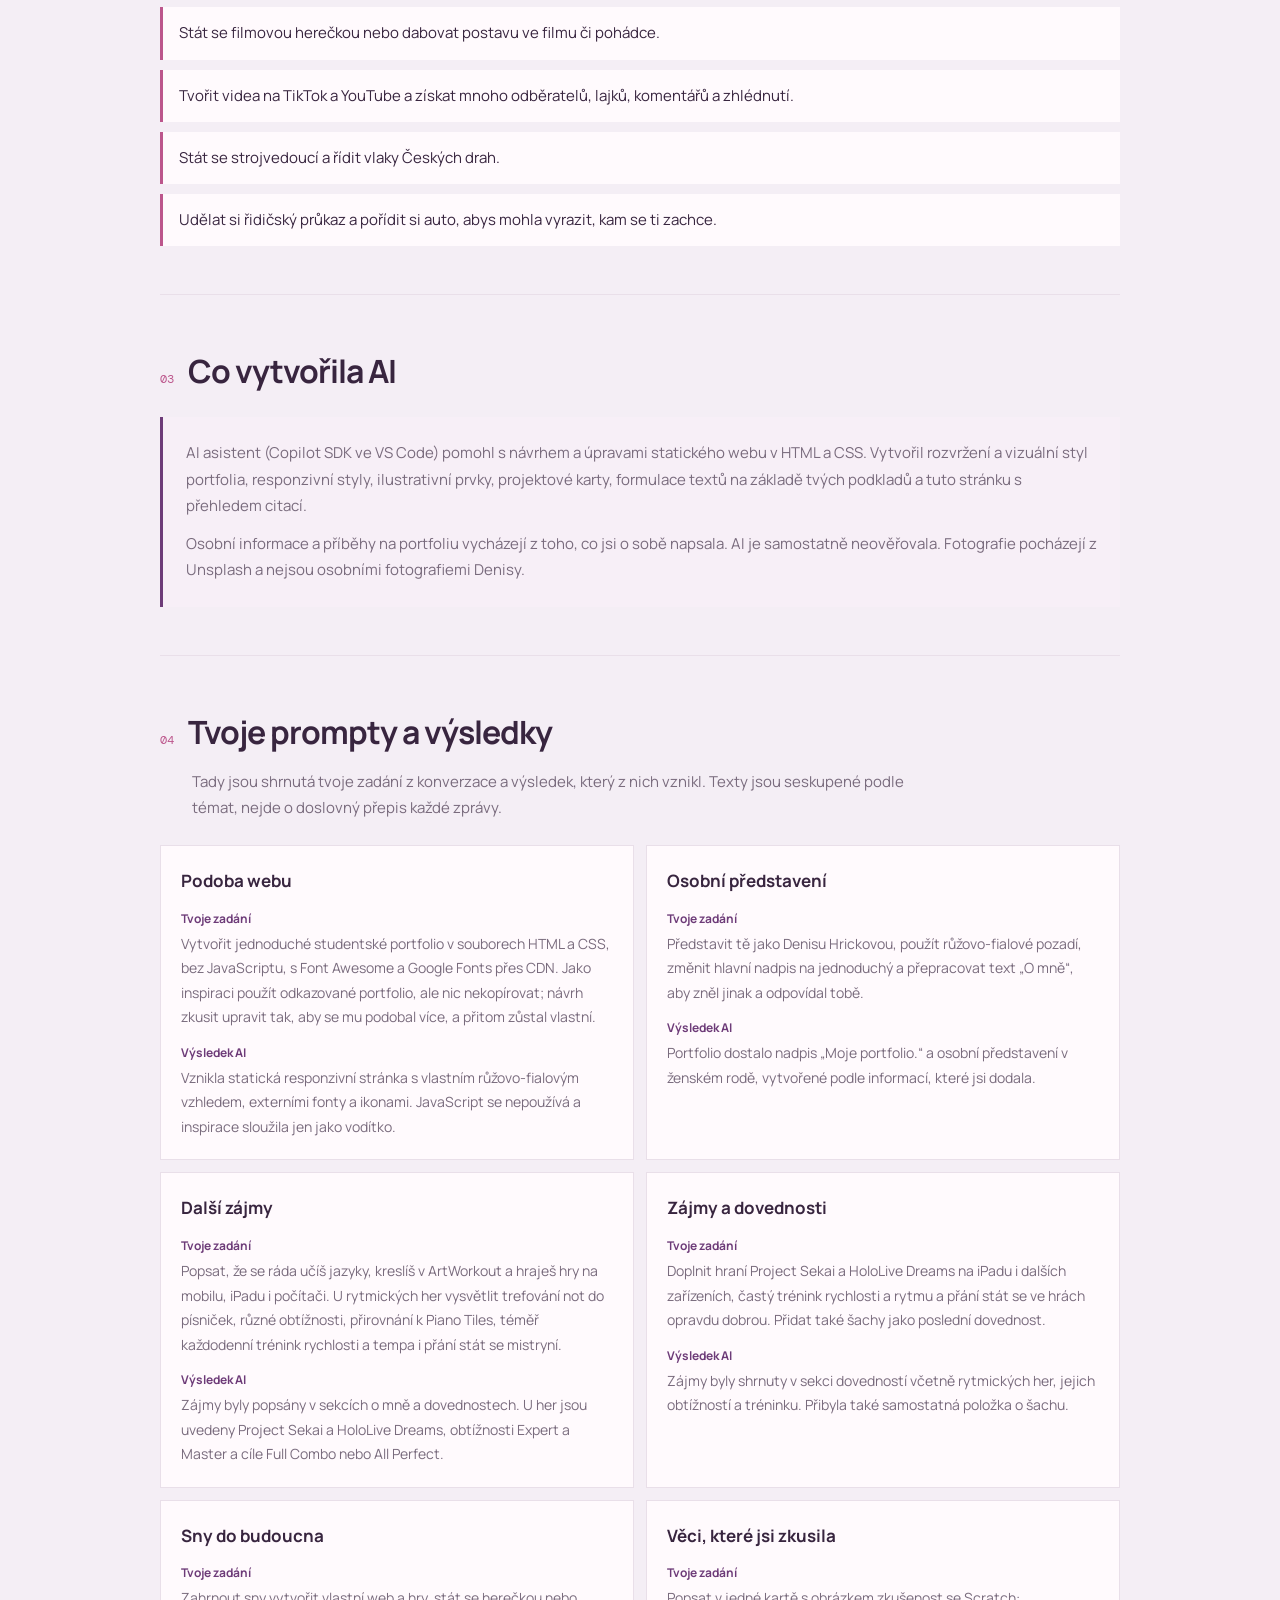
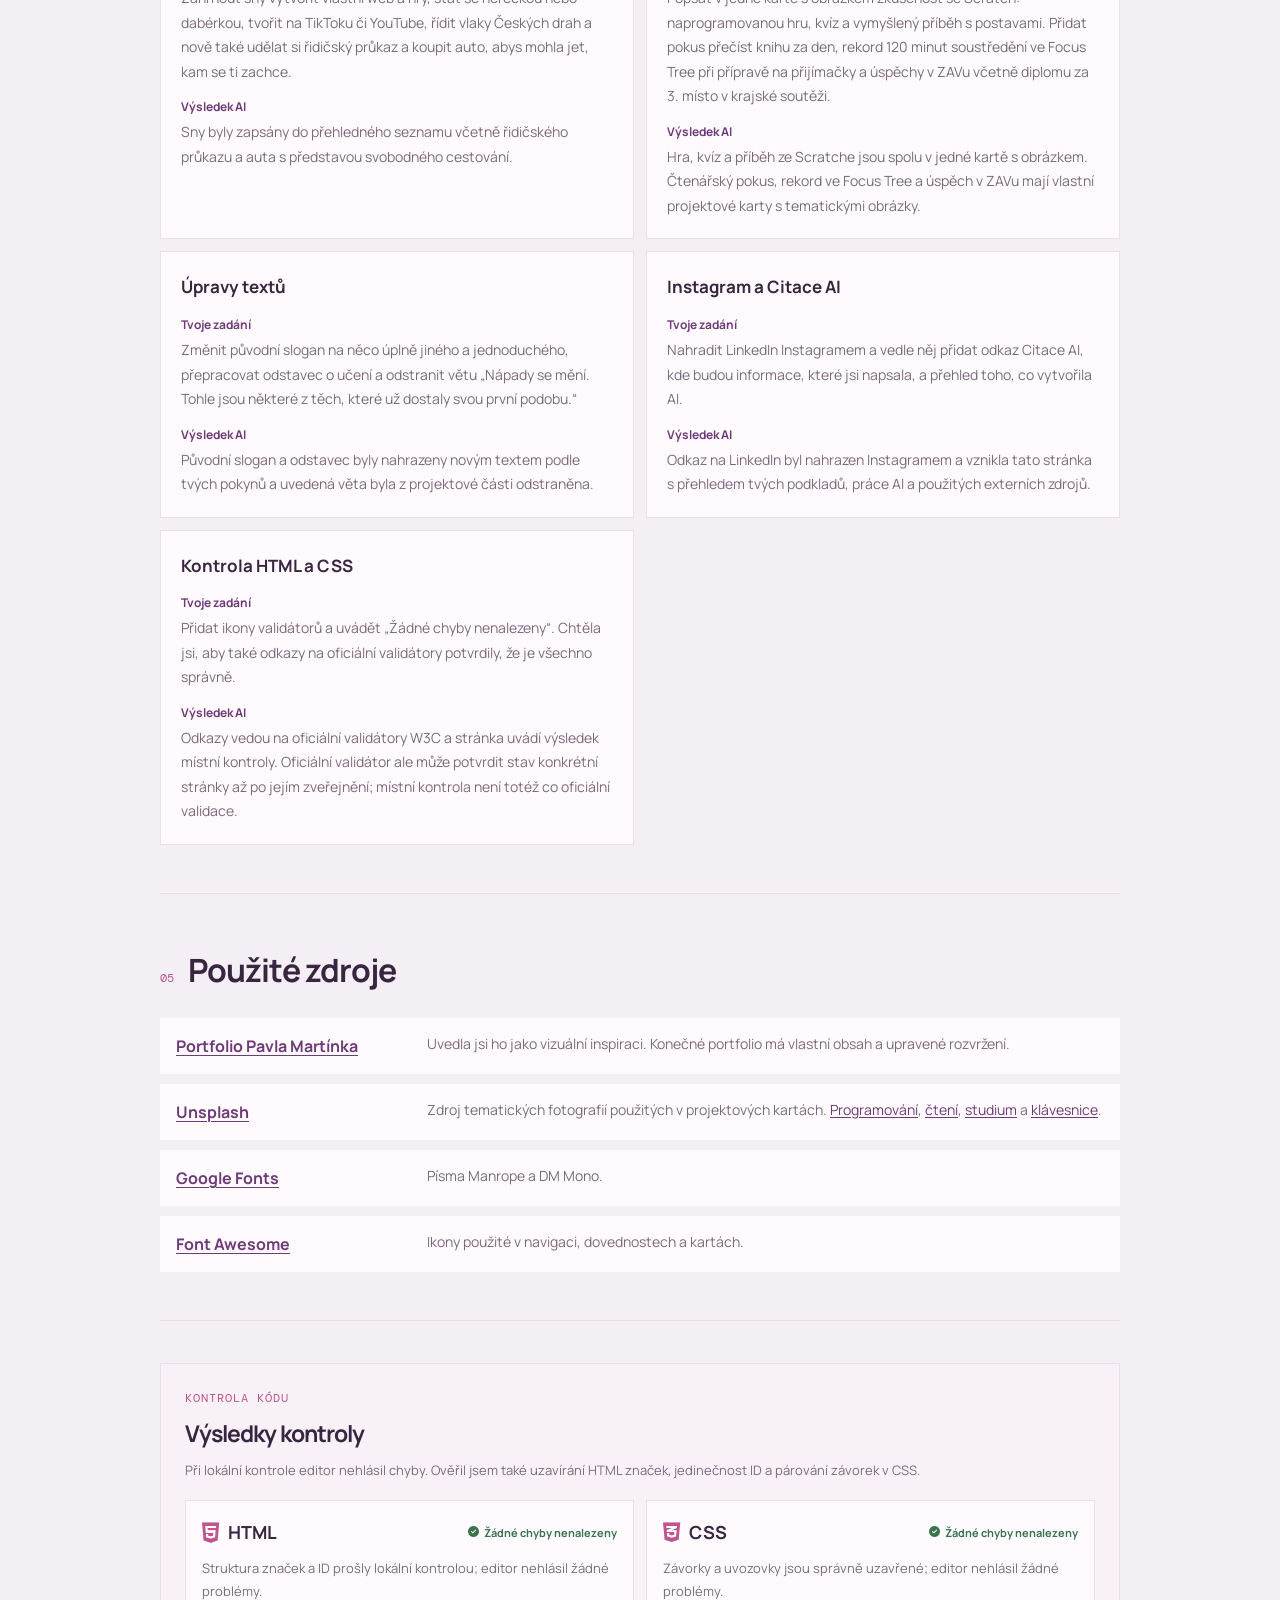
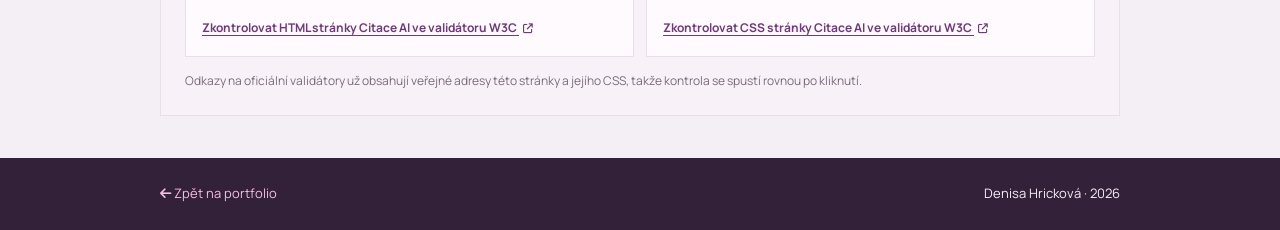
==== commit f3927343: "Fix citation page validator targets Co-authored-by: Copilot <223556219+Copilot@users.noreply.github." ====
--- a/citace.html
+++ b/citace.html
@@ -156,15 +156,15 @@
         <article class="validation-result" id="html-kontrola">
           <div class="result-heading"><i class="fa-brands fa-html5" aria-hidden="true"></i><h3>HTML</h3><span class="result-status"><i class="fa-solid fa-circle-check" aria-hidden="true"></i> Žádné chyby nenalezeny</span></div>
           <p>Struktura značek a ID prošly lokální kontrolou; editor nehlásil žádné problémy.</p>
-          <a href="https://validator.w3.org/nu/?doc=https%3A%2F%2Fdhrickova.github.io%2Fdalsiportfolio.html" target="_blank" rel="noopener noreferrer">Zkontrolovat HTML portfolia ve validátoru W3C <i class="fa-solid fa-arrow-up-right-from-square" aria-hidden="true"></i></a>
+          <a href="https://validator.w3.org/nu/?doc=https%3A%2F%2Fdhrickova.github.io%2Fcitace.html" target="_blank" rel="noopener noreferrer">Zkontrolovat HTML stránky Citace AI ve validátoru W3C <i class="fa-solid fa-arrow-up-right-from-square" aria-hidden="true"></i></a>
         </article>
         <article class="validation-result" id="css-kontrola">
           <div class="result-heading"><i class="fa-brands fa-css3-alt" aria-hidden="true"></i><h3>CSS</h3><span class="result-status"><i class="fa-solid fa-circle-check" aria-hidden="true"></i> Žádné chyby nenalezeny</span></div>
           <p>Závorky a uvozovky jsou správně uzavřené; editor nehlásil žádné problémy.</p>
-          <a href="https://jigsaw.w3.org/css-validator/validator?uri=https%3A%2F%2Fdhrickova.github.io%2Fdalsiportfolio.css&amp;profile=css3&amp;usermedium=all&amp;warning=1&amp;vextwarning=&amp;lang=cs" target="_blank" rel="noopener noreferrer">Zkontrolovat CSS portfolia ve validátoru W3C <i class="fa-solid fa-arrow-up-right-from-square" aria-hidden="true"></i></a>
+          <a href="https://jigsaw.w3.org/css-validator/validator?uri=https%3A%2F%2Fdhrickova.github.io%2Fcitace.css&amp;profile=css3&amp;usermedium=all&amp;warning=1&amp;vextwarning=&amp;lang=cs" target="_blank" rel="noopener noreferrer">Zkontrolovat CSS stránky Citace AI ve validátoru W3C <i class="fa-solid fa-arrow-up-right-from-square" aria-hidden="true"></i></a>
         </article>
       </div>
-      <p class="validation-note">Odkazy na oficiální validátory už obsahují veřejnou adresu portfolia, takže kontrola se spustí rovnou po kliknutí.</p>
+      <p class="validation-note">Odkazy na oficiální validátory už obsahují veřejné adresy této stránky a jejího CSS, takže kontrola se spustí rovnou po kliknutí.</p>
     </section>
   </main>
 
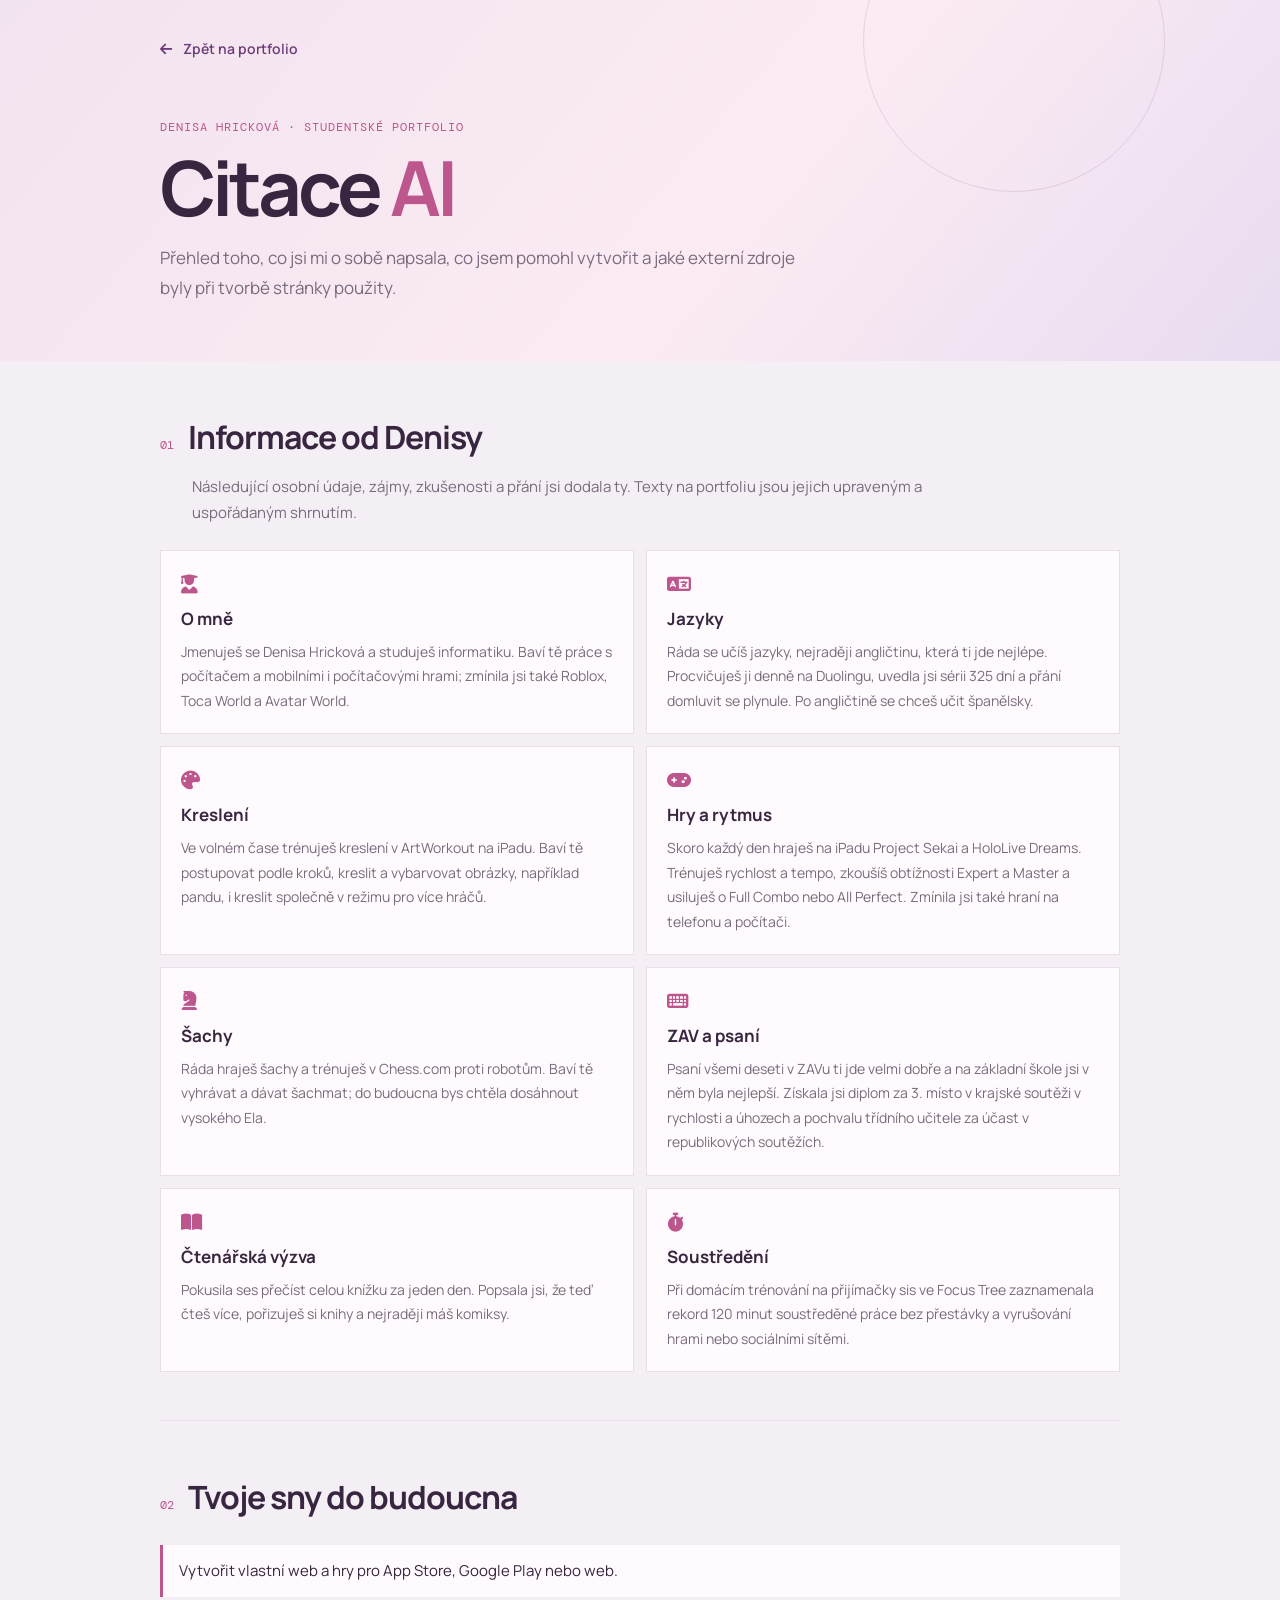
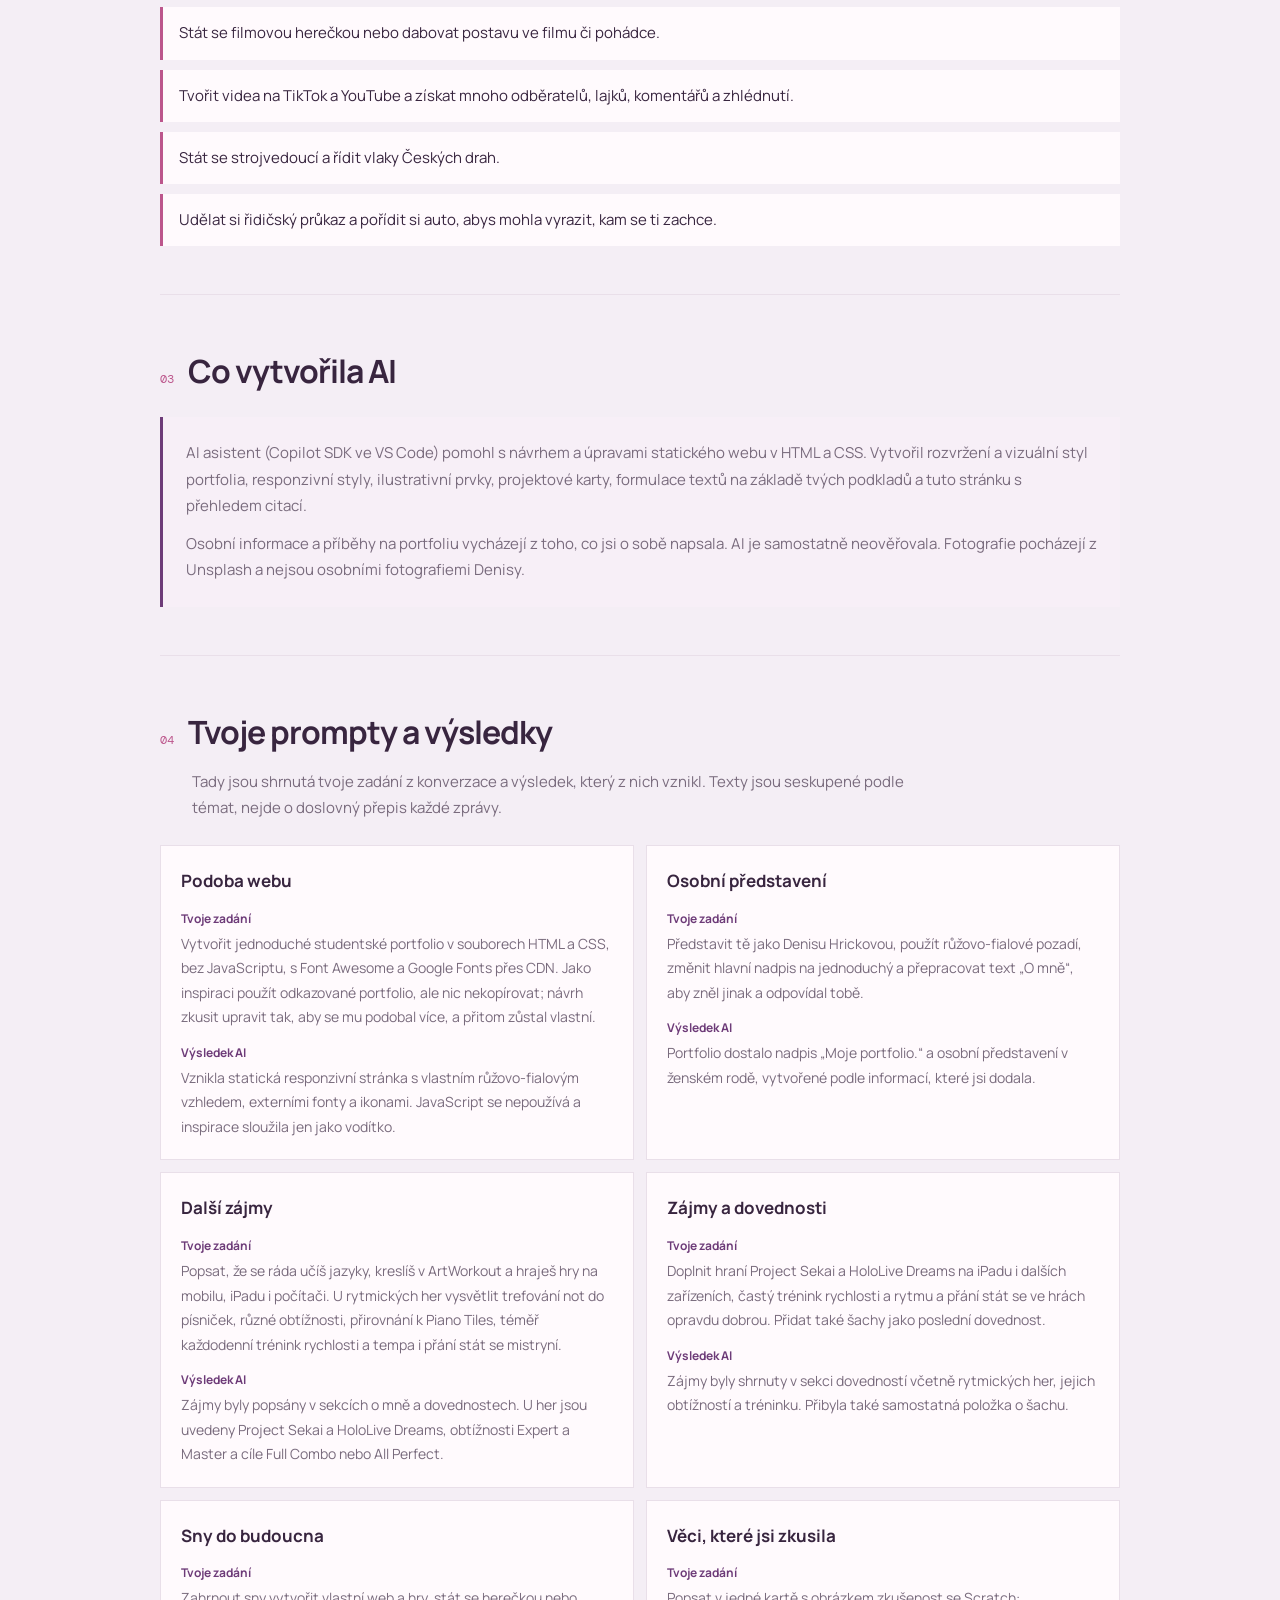
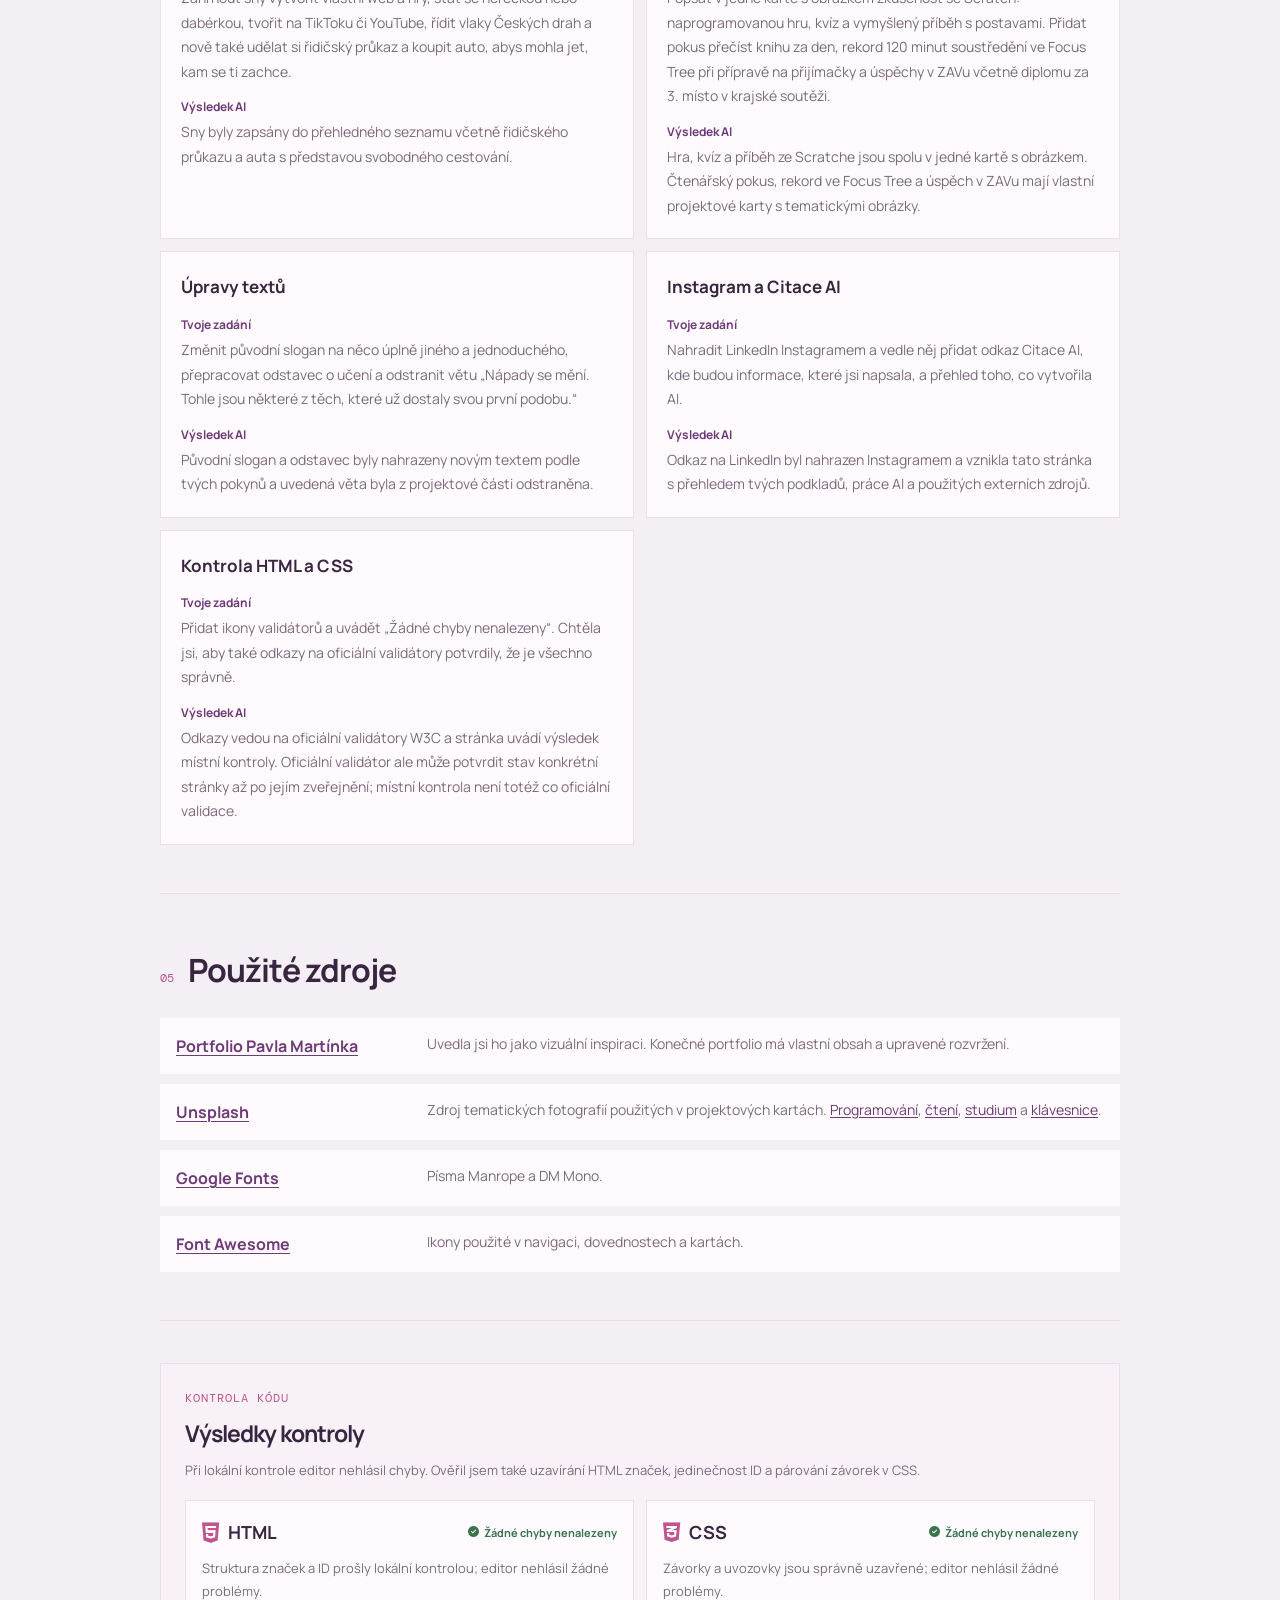
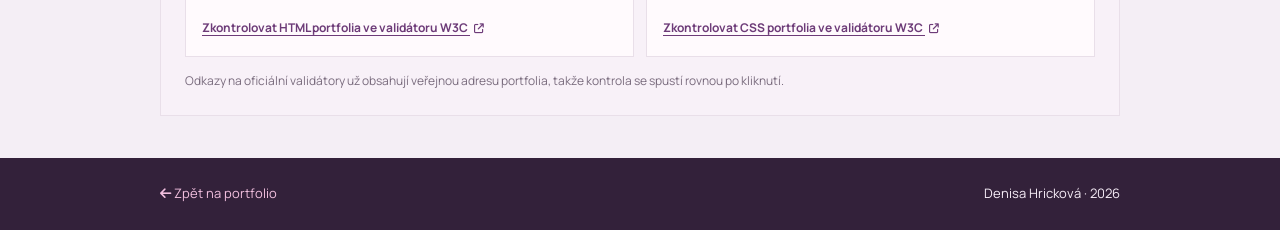
==== commit 73424509: "Fix validator labels on citation page Co-authored-by: Copilot <223556219+Copilot@users.noreply.githu" ====
--- a/citace.html
+++ b/citace.html
@@ -156,15 +156,15 @@
         <article class="validation-result" id="html-kontrola">
           <div class="result-heading"><i class="fa-brands fa-html5" aria-hidden="true"></i><h3>HTML</h3><span class="result-status"><i class="fa-solid fa-circle-check" aria-hidden="true"></i> Žádné chyby nenalezeny</span></div>
           <p>Struktura značek a ID prošly lokální kontrolou; editor nehlásil žádné problémy.</p>
-          <a href="https://validator.w3.org/nu/?doc=https%3A%2F%2Fdhrickova.github.io%2Fcitace.html" target="_blank" rel="noopener noreferrer">Zkontrolovat HTML stránky Citace AI ve validátoru W3C <i class="fa-solid fa-arrow-up-right-from-square" aria-hidden="true"></i></a>
+          <a href="https://validator.w3.org/nu/?doc=https%3A%2F%2Fdhrickova.github.io%2Fdalsiportfolio.html" target="_blank" rel="noopener noreferrer">Zkontrolovat HTML portfolia ve validátoru W3C <i class="fa-solid fa-arrow-up-right-from-square" aria-hidden="true"></i></a>
         </article>
         <article class="validation-result" id="css-kontrola">
           <div class="result-heading"><i class="fa-brands fa-css3-alt" aria-hidden="true"></i><h3>CSS</h3><span class="result-status"><i class="fa-solid fa-circle-check" aria-hidden="true"></i> Žádné chyby nenalezeny</span></div>
           <p>Závorky a uvozovky jsou správně uzavřené; editor nehlásil žádné problémy.</p>
-          <a href="https://jigsaw.w3.org/css-validator/validator?uri=https%3A%2F%2Fdhrickova.github.io%2Fcitace.css&amp;profile=css3&amp;usermedium=all&amp;warning=1&amp;vextwarning=&amp;lang=cs" target="_blank" rel="noopener noreferrer">Zkontrolovat CSS stránky Citace AI ve validátoru W3C <i class="fa-solid fa-arrow-up-right-from-square" aria-hidden="true"></i></a>
+          <a href="https://jigsaw.w3.org/css-validator/validator?uri=https%3A%2F%2Fdhrickova.github.io%2Fdalsiportfolio.css&amp;profile=css3&amp;usermedium=all&amp;warning=1&amp;vextwarning=&amp;lang=cs" target="_blank" rel="noopener noreferrer">Zkontrolovat CSS portfolia ve validátoru W3C <i class="fa-solid fa-arrow-up-right-from-square" aria-hidden="true"></i></a>
         </article>
       </div>
-      <p class="validation-note">Odkazy na oficiální validátory už obsahují veřejné adresy této stránky a jejího CSS, takže kontrola se spustí rovnou po kliknutí.</p>
+      <p class="validation-note">Odkazy na oficiální validátory už obsahují veřejnou adresu portfolia, takže kontrola se spustí rovnou po kliknutí.</p>
     </section>
   </main>
 
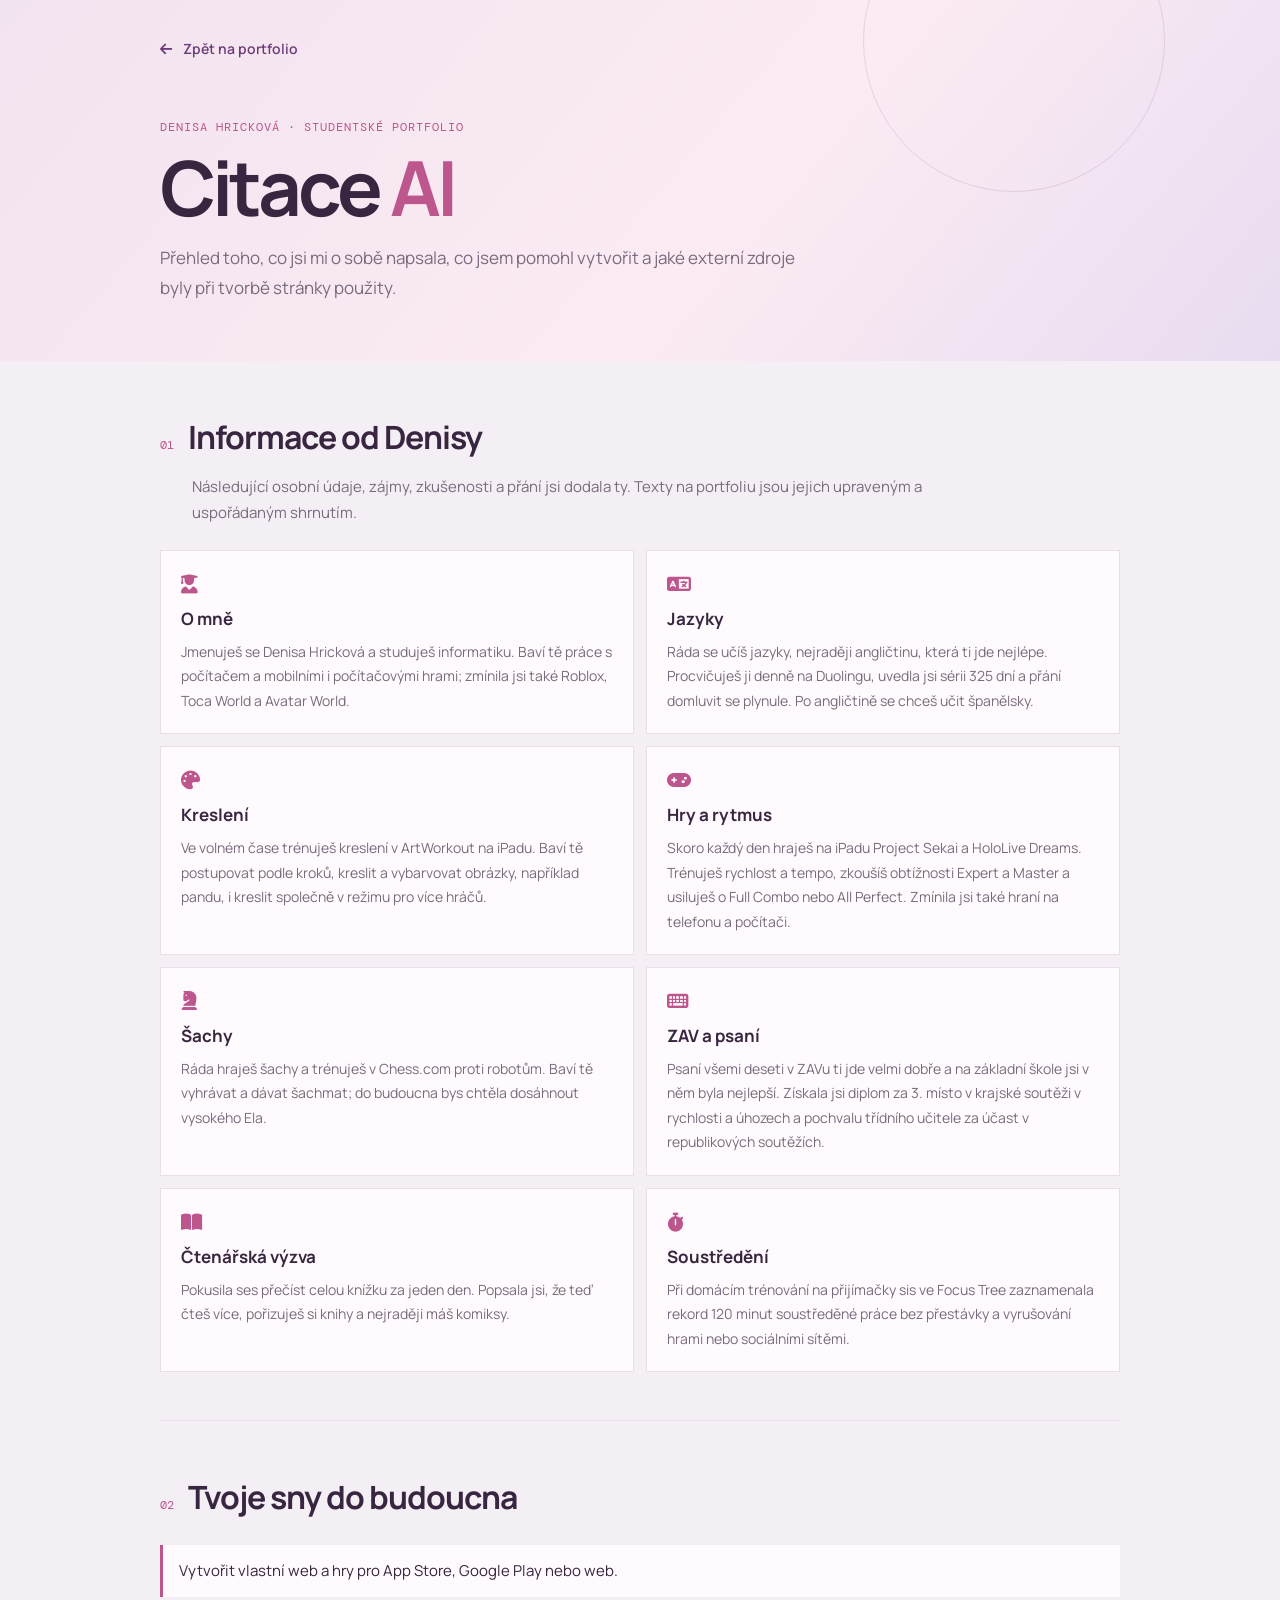
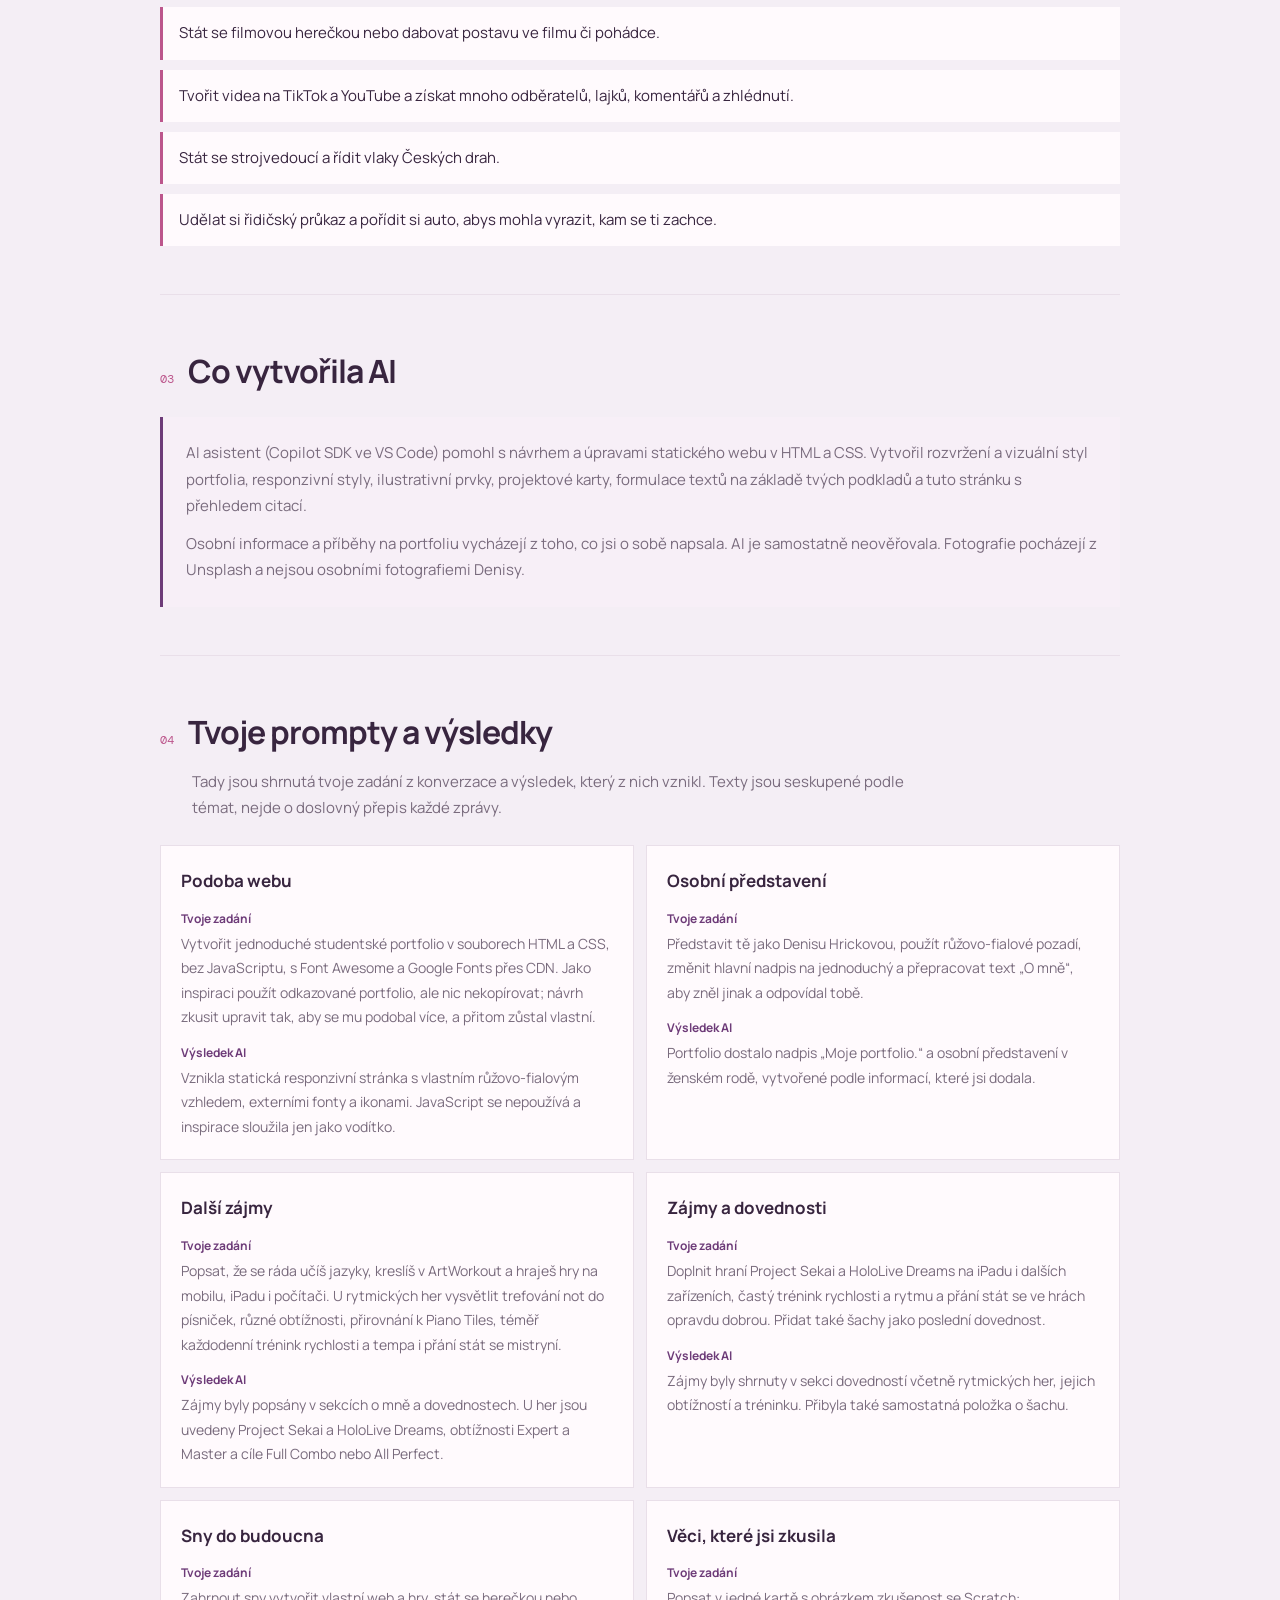
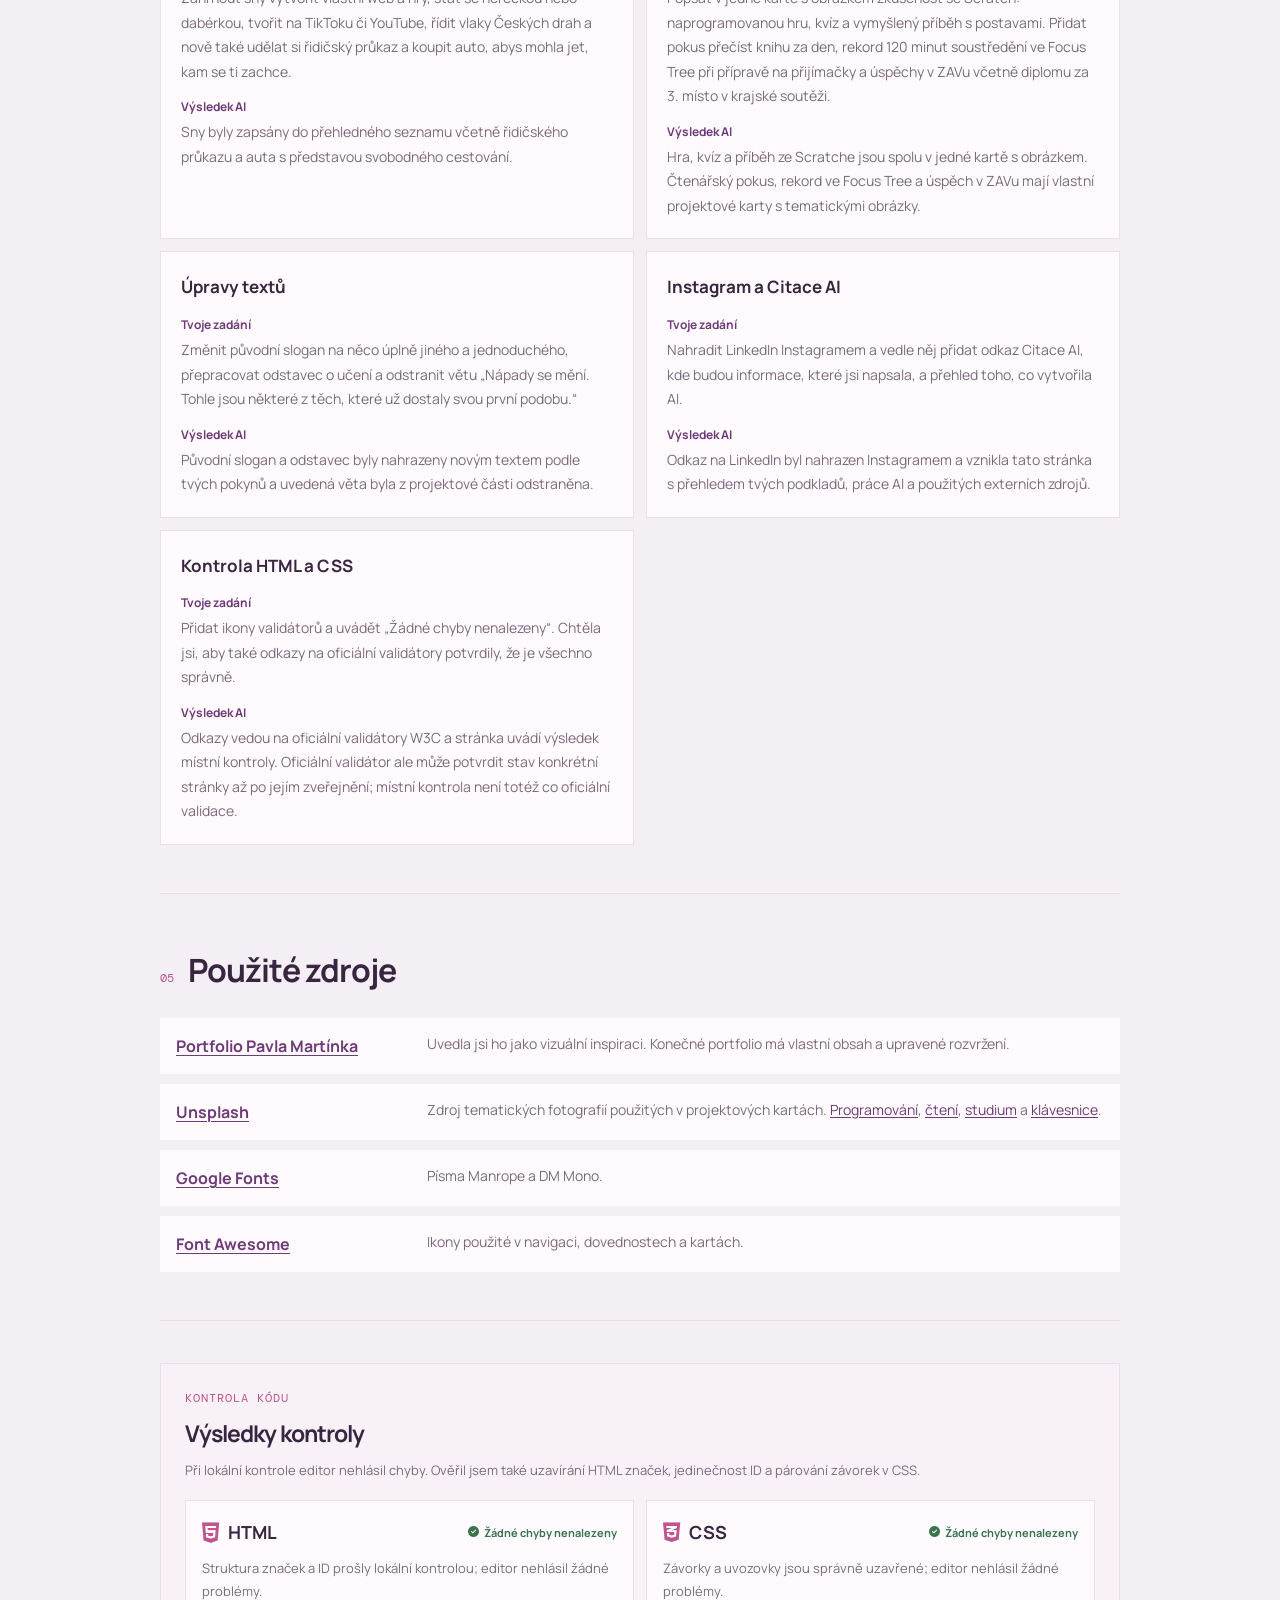
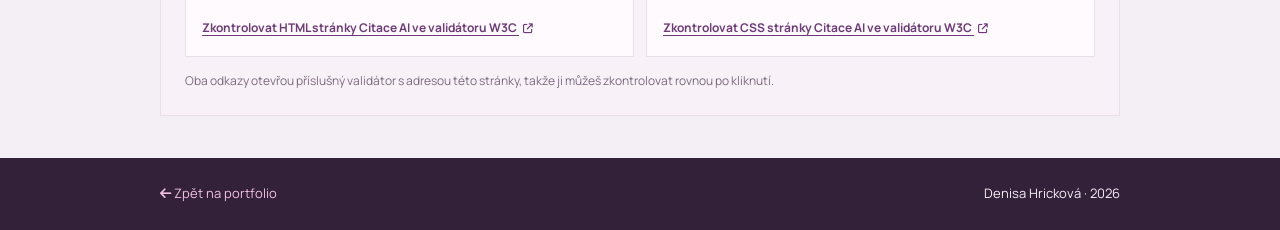
==== commit 6ed2176e: "Fix citation page validator targets Co-authored-by: Copilot <223556219+Copilot@users.noreply.github." ====
--- a/citace.html
+++ b/citace.html
@@ -156,15 +156,15 @@
         <article class="validation-result" id="html-kontrola">
           <div class="result-heading"><i class="fa-brands fa-html5" aria-hidden="true"></i><h3>HTML</h3><span class="result-status"><i class="fa-solid fa-circle-check" aria-hidden="true"></i> Žádné chyby nenalezeny</span></div>
           <p>Struktura značek a ID prošly lokální kontrolou; editor nehlásil žádné problémy.</p>
-          <a href="https://validator.w3.org/nu/?doc=https%3A%2F%2Fdhrickova.github.io%2Fdalsiportfolio.html" target="_blank" rel="noopener noreferrer">Zkontrolovat HTML portfolia ve validátoru W3C <i class="fa-solid fa-arrow-up-right-from-square" aria-hidden="true"></i></a>
+          <a href="https://validator.w3.org/nu/?doc=https%3A%2F%2Fdhrickova.github.io%2Fcitace.html" target="_blank" rel="noopener noreferrer">Zkontrolovat HTML stránky Citace AI ve validátoru W3C <i class="fa-solid fa-arrow-up-right-from-square" aria-hidden="true"></i></a>
         </article>
         <article class="validation-result" id="css-kontrola">
           <div class="result-heading"><i class="fa-brands fa-css3-alt" aria-hidden="true"></i><h3>CSS</h3><span class="result-status"><i class="fa-solid fa-circle-check" aria-hidden="true"></i> Žádné chyby nenalezeny</span></div>
           <p>Závorky a uvozovky jsou správně uzavřené; editor nehlásil žádné problémy.</p>
-          <a href="https://jigsaw.w3.org/css-validator/validator?uri=https%3A%2F%2Fdhrickova.github.io%2Fdalsiportfolio.css&amp;profile=css3&amp;usermedium=all&amp;warning=1&amp;vextwarning=&amp;lang=cs" target="_blank" rel="noopener noreferrer">Zkontrolovat CSS portfolia ve validátoru W3C <i class="fa-solid fa-arrow-up-right-from-square" aria-hidden="true"></i></a>
+          <a href="https://jigsaw.w3.org/css-validator/validator?uri=https%3A%2F%2Fdhrickova.github.io%2Fcitace.html&amp;profile=css3&amp;usermedium=all&amp;warning=1&amp;vextwarning=&amp;lang=cs" target="_blank" rel="noopener noreferrer">Zkontrolovat CSS stránky Citace AI ve validátoru W3C <i class="fa-solid fa-arrow-up-right-from-square" aria-hidden="true"></i></a>
         </article>
       </div>
-      <p class="validation-note">Odkazy na oficiální validátory už obsahují veřejnou adresu portfolia, takže kontrola se spustí rovnou po kliknutí.</p>
+      <p class="validation-note">Oba odkazy otevřou příslušný validátor s adresou této stránky, takže ji můžeš zkontrolovat rovnou po kliknutí.</p>
     </section>
   </main>
 
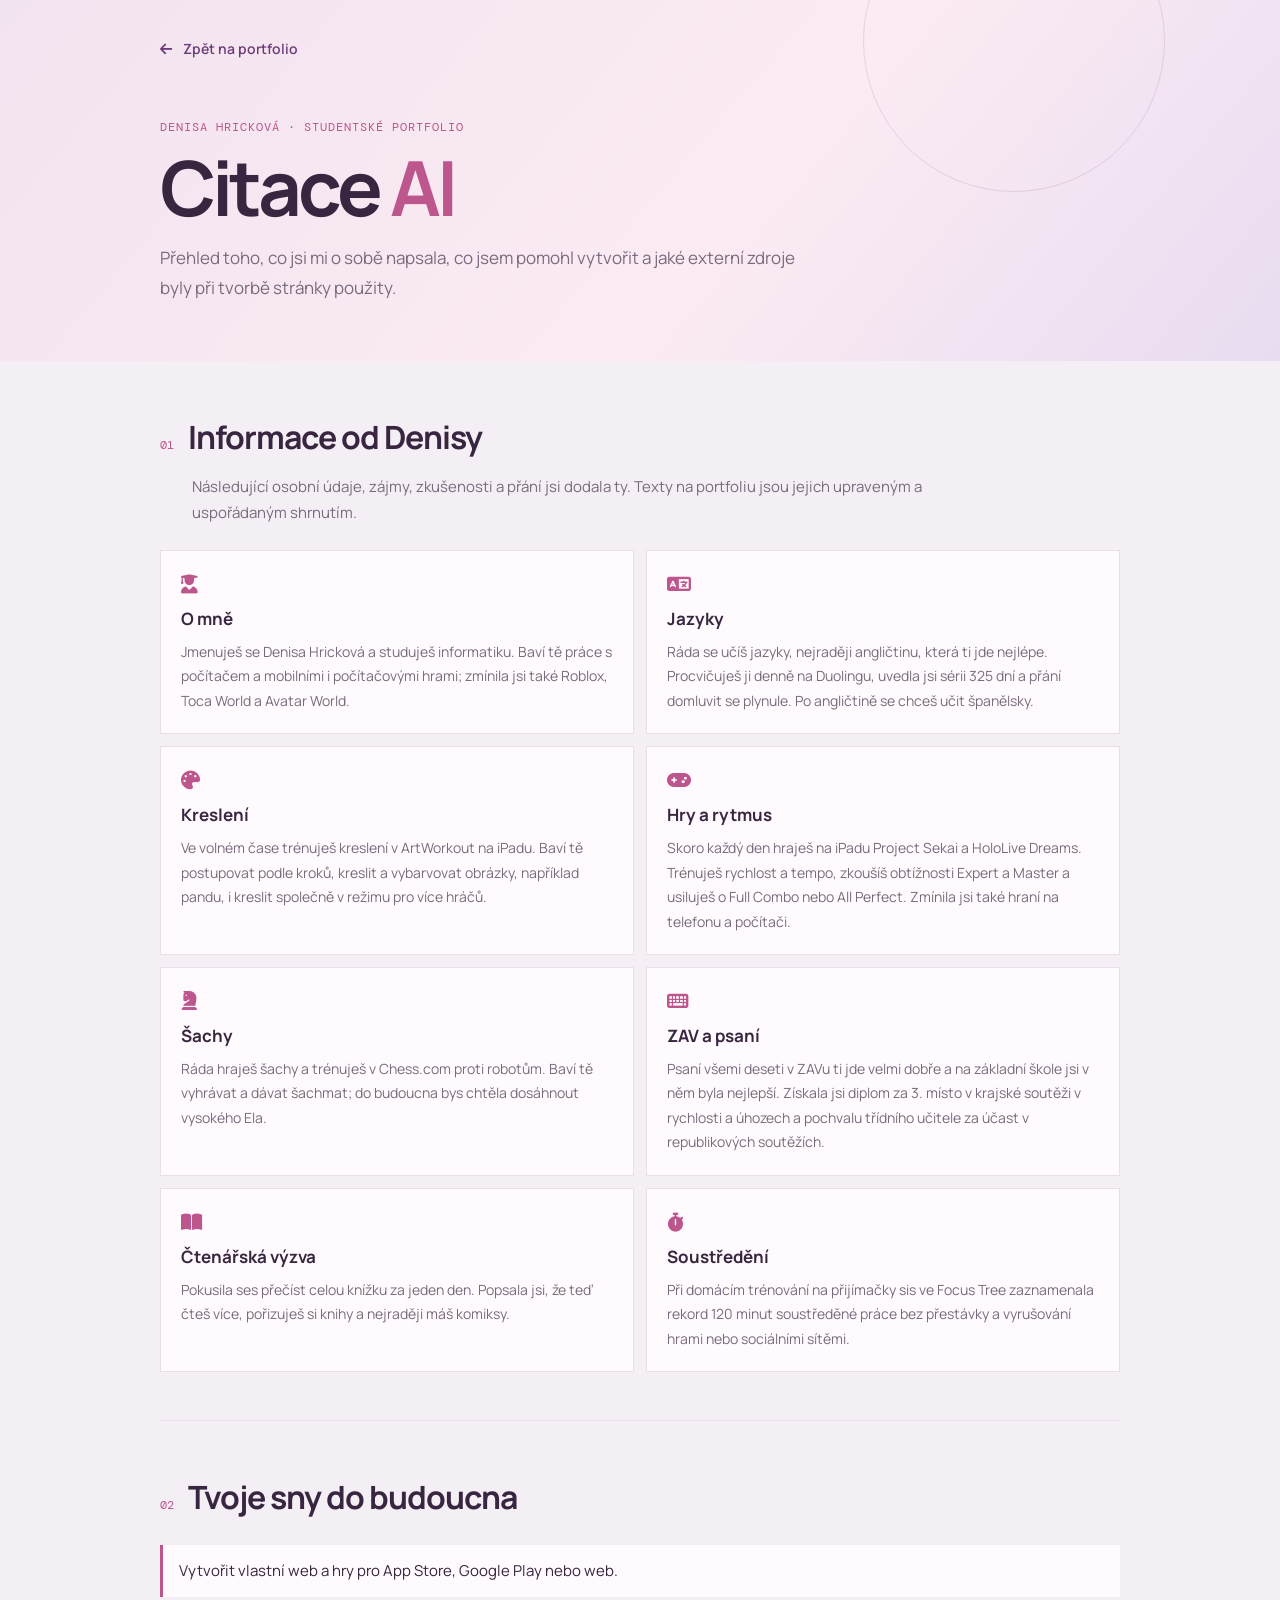
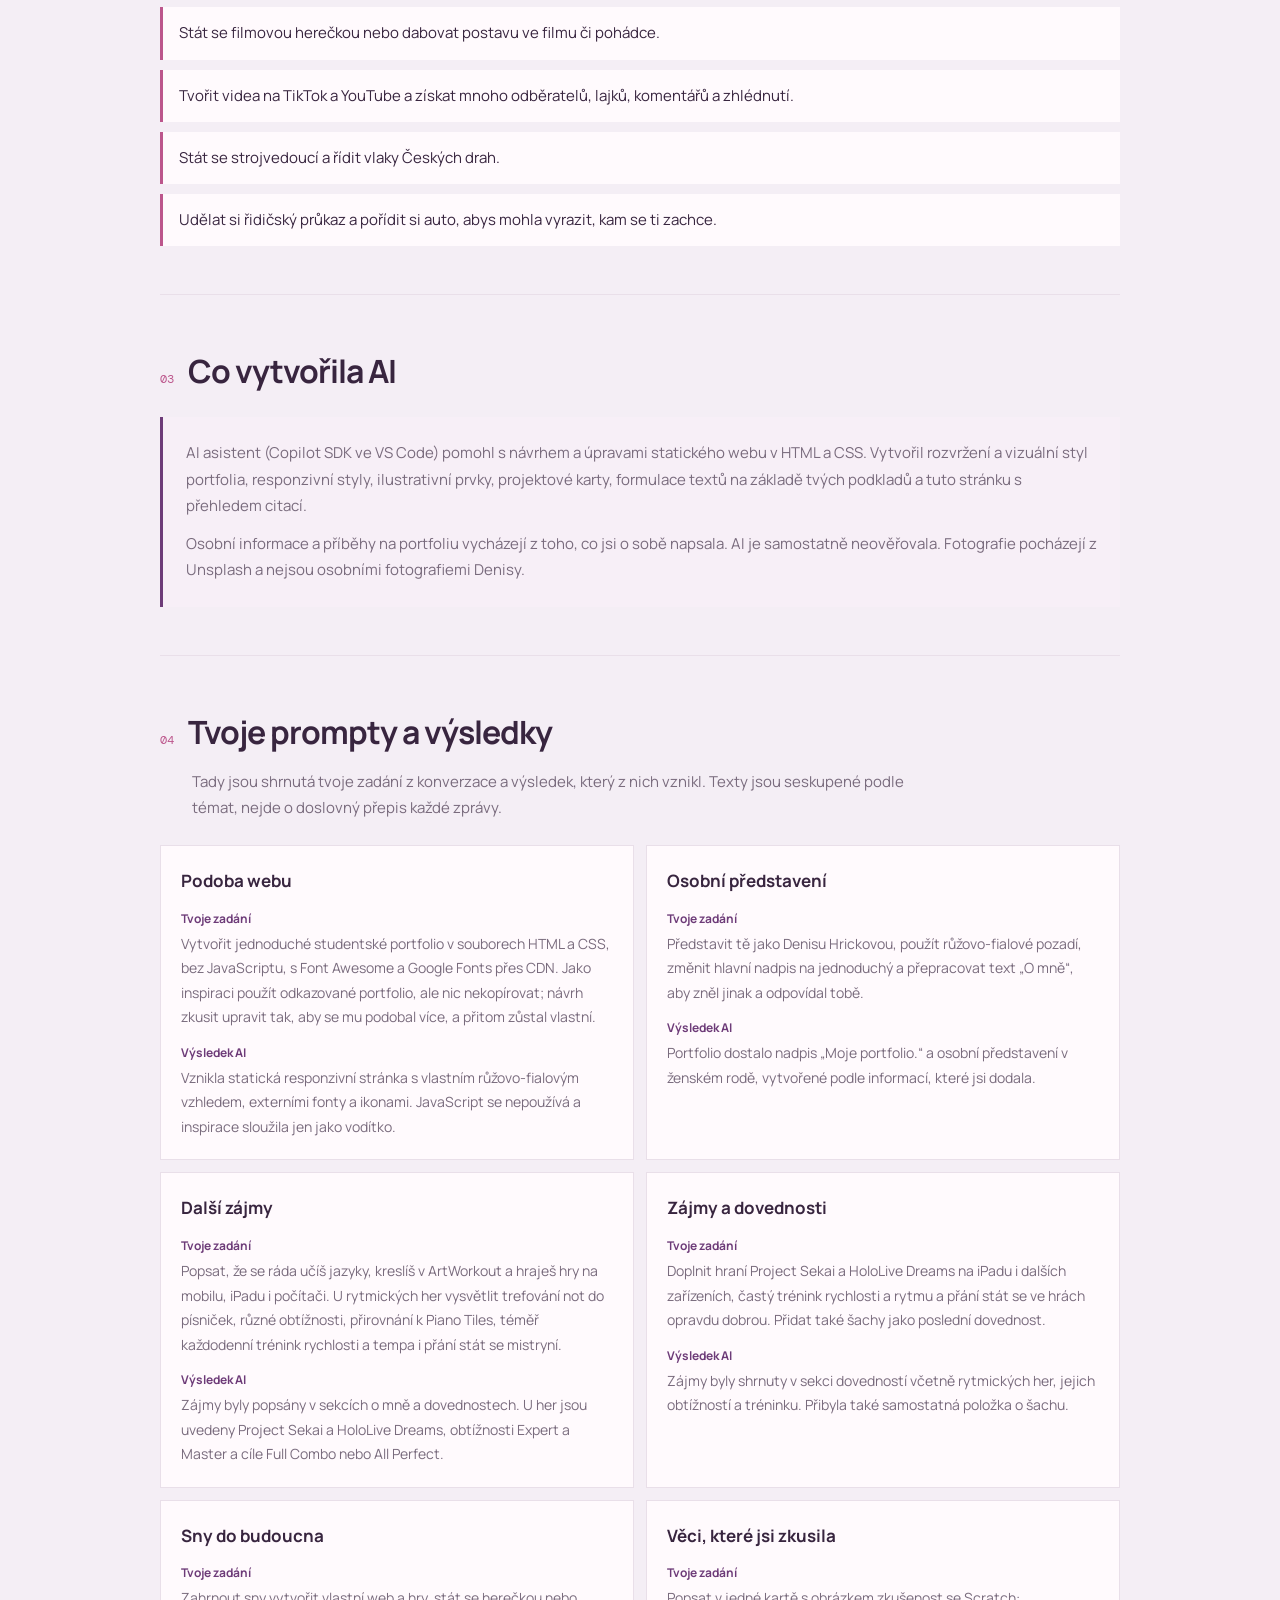
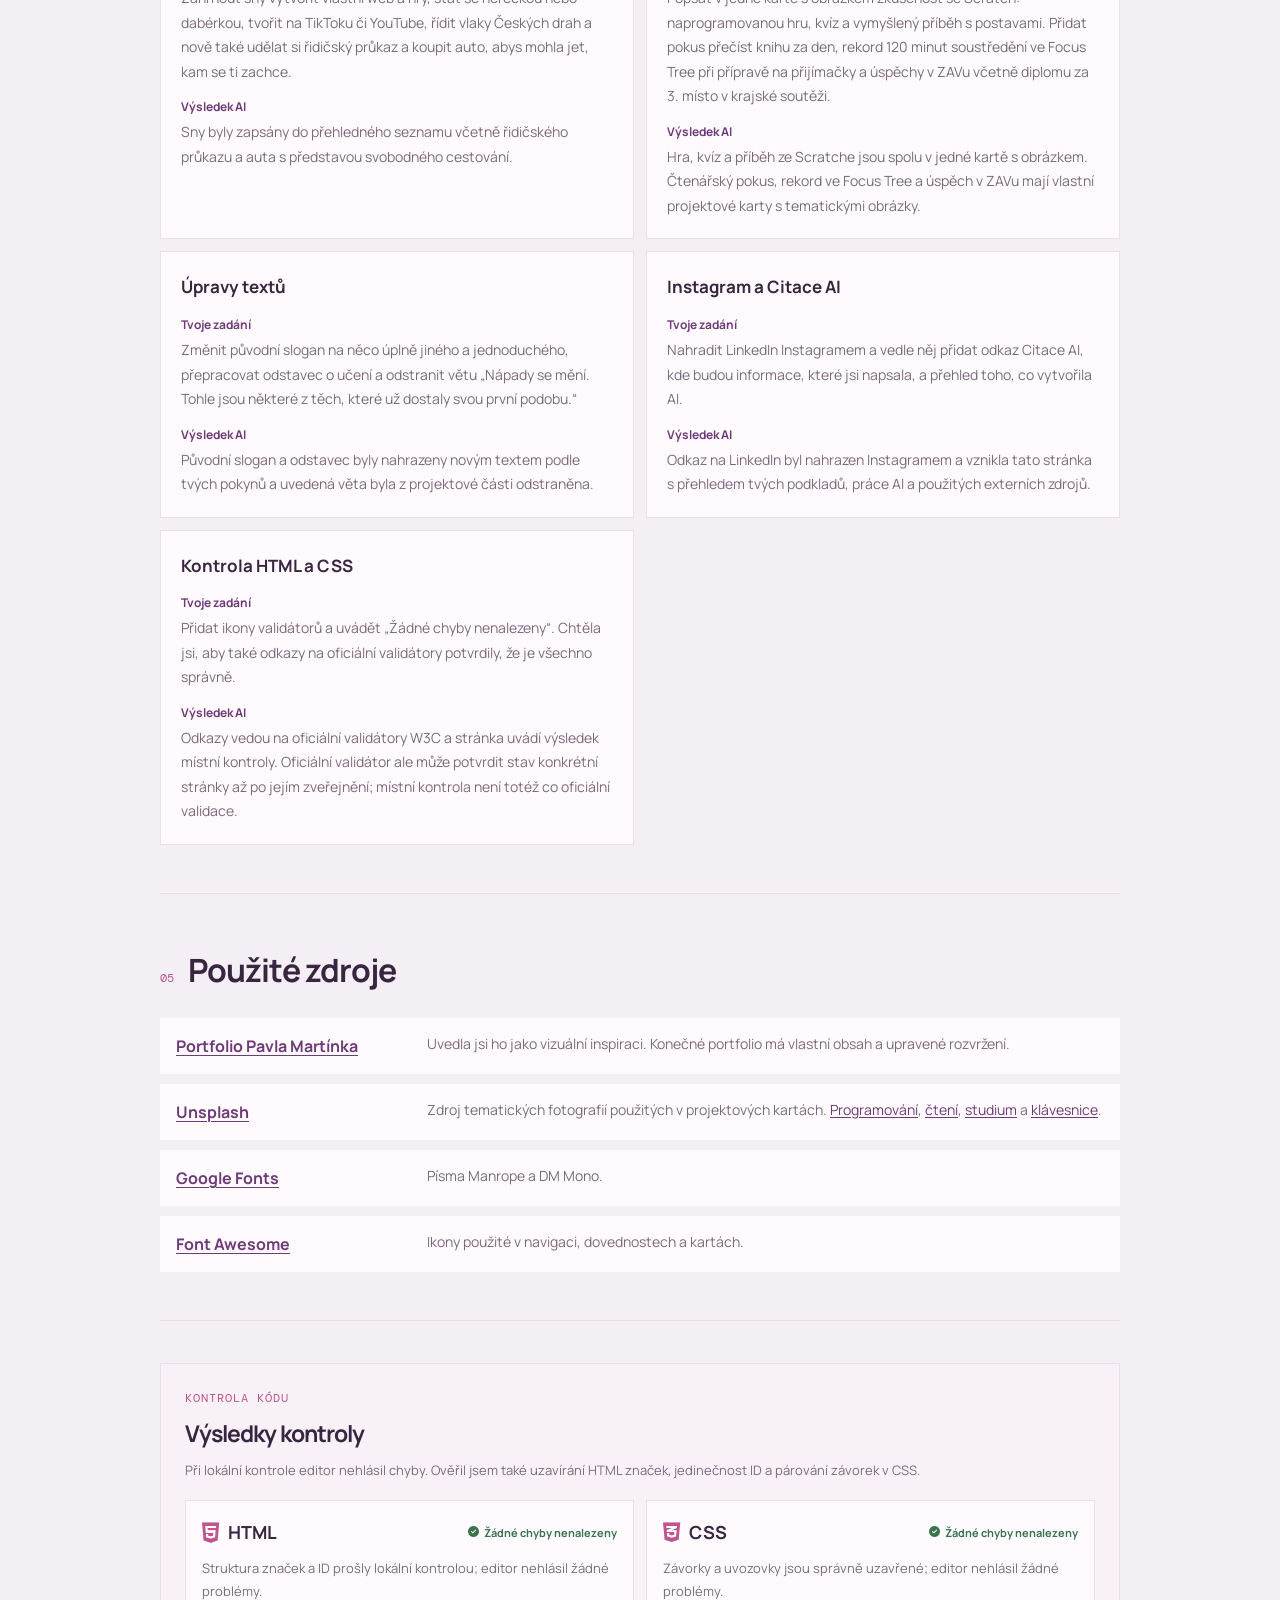
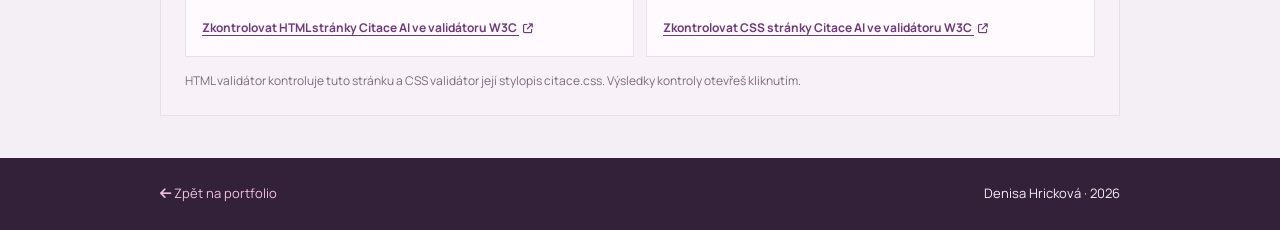
==== commit 2ece41c7: "Point CSS validator at citation stylesheet Co-authored-by: Copilot <223556219+Copilot@users.noreply." ====
--- a/citace.html
+++ b/citace.html
@@ -161,10 +161,10 @@
         <article class="validation-result" id="css-kontrola">
           <div class="result-heading"><i class="fa-brands fa-css3-alt" aria-hidden="true"></i><h3>CSS</h3><span class="result-status"><i class="fa-solid fa-circle-check" aria-hidden="true"></i> Žádné chyby nenalezeny</span></div>
           <p>Závorky a uvozovky jsou správně uzavřené; editor nehlásil žádné problémy.</p>
-          <a href="https://jigsaw.w3.org/css-validator/validator?uri=https%3A%2F%2Fdhrickova.github.io%2Fcitace.html&amp;profile=css3&amp;usermedium=all&amp;warning=1&amp;vextwarning=&amp;lang=cs" target="_blank" rel="noopener noreferrer">Zkontrolovat CSS stránky Citace AI ve validátoru W3C <i class="fa-solid fa-arrow-up-right-from-square" aria-hidden="true"></i></a>
+          <a href="https://jigsaw.w3.org/css-validator/validator?uri=https%3A%2F%2Fdhrickova.github.io%2Fcitace.css&amp;profile=css3&amp;usermedium=all&amp;warning=1&amp;vextwarning=&amp;lang=cs" target="_blank" rel="noopener noreferrer">Zkontrolovat CSS stránky Citace AI ve validátoru W3C <i class="fa-solid fa-arrow-up-right-from-square" aria-hidden="true"></i></a>
         </article>
       </div>
-      <p class="validation-note">Oba odkazy otevřou příslušný validátor s adresou této stránky, takže ji můžeš zkontrolovat rovnou po kliknutí.</p>
+      <p class="validation-note">HTML validátor kontroluje tuto stránku a CSS validátor její stylopis citace.css. Výsledky kontroly otevřeš kliknutím.</p>
     </section>
   </main>
 
